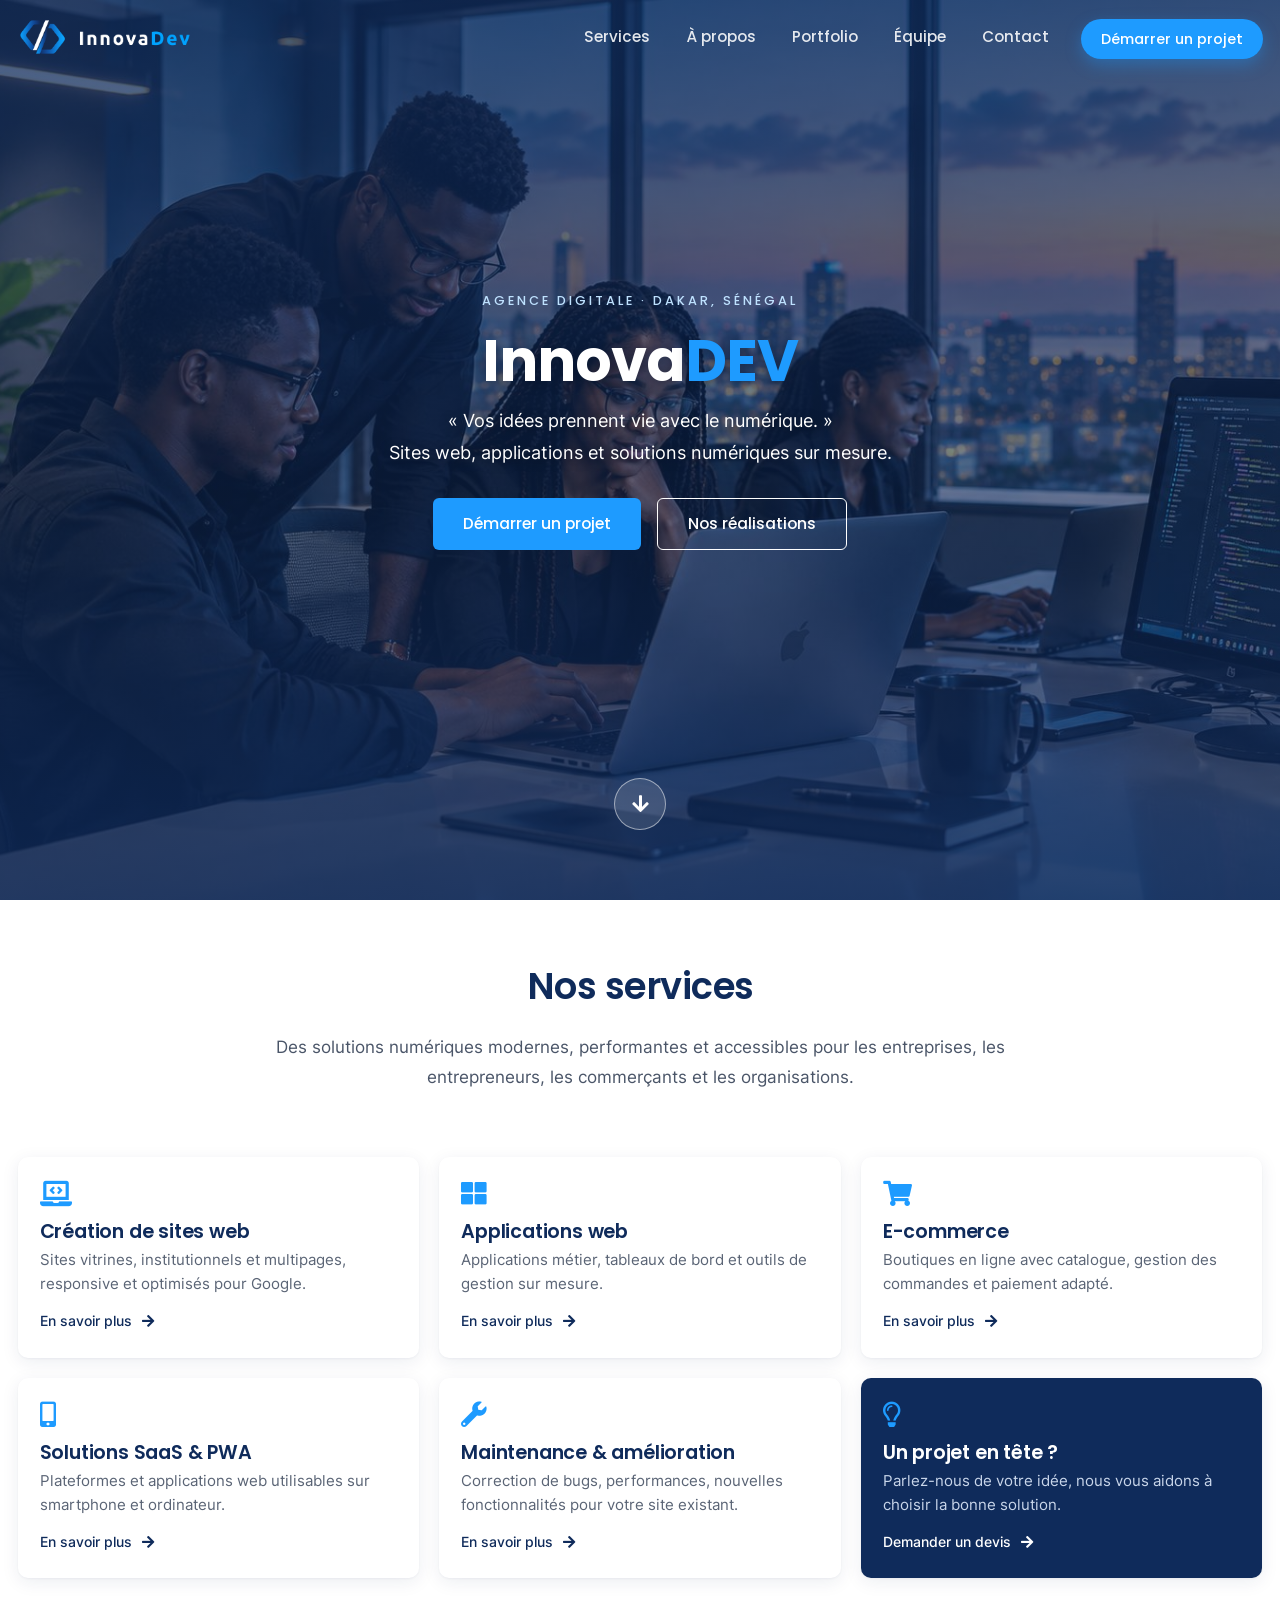
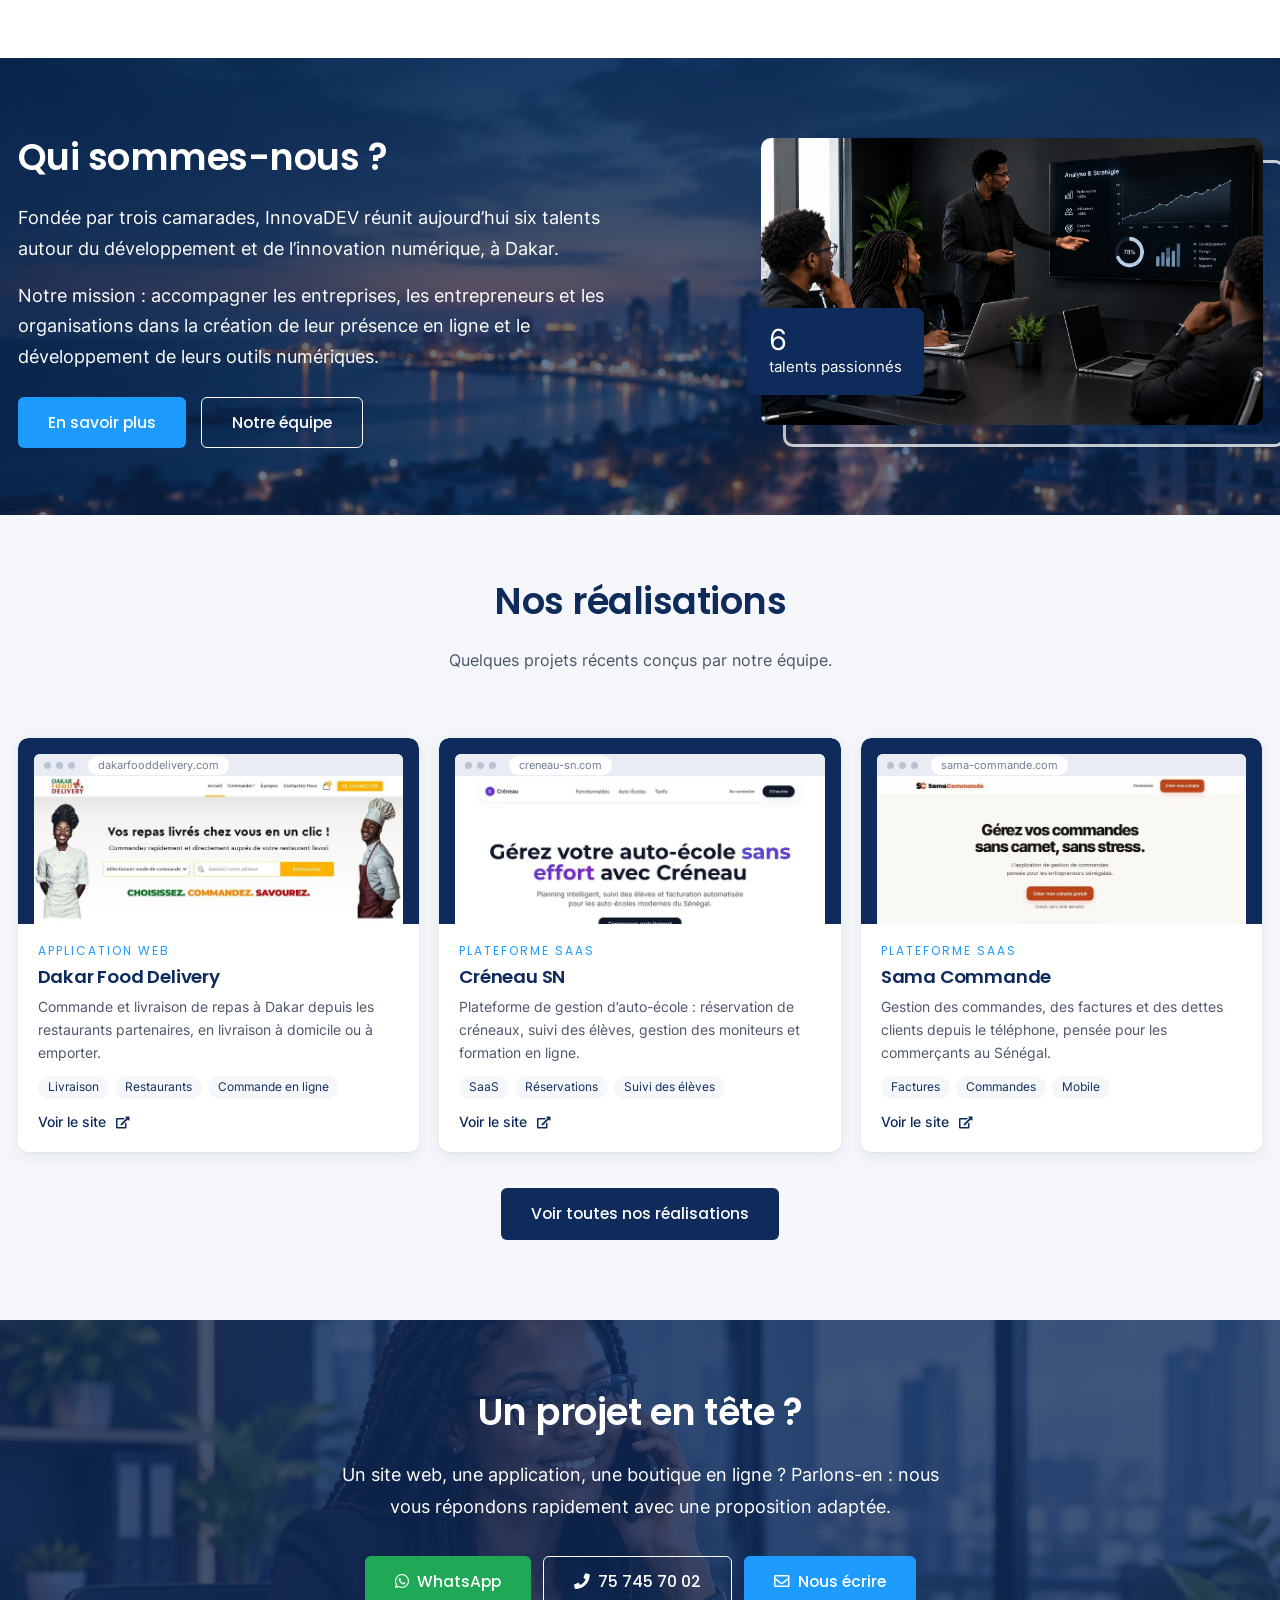
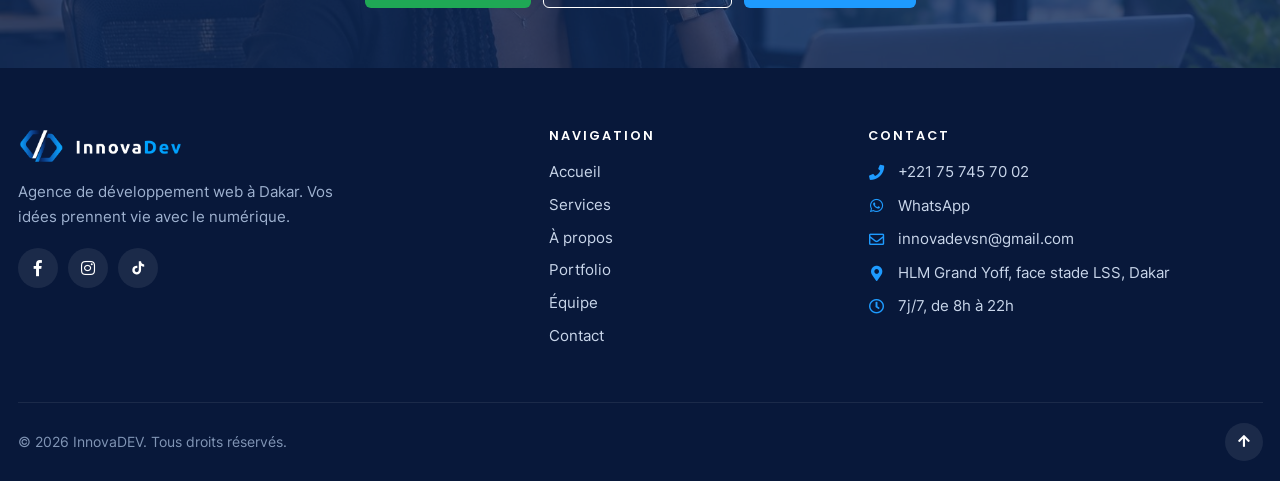
==== index.html @ 8f08244d "firt commit" ====
<!DOCTYPE html>
<html lang="fr">
  <head>
    <meta charset="UTF-8" />
    <meta name="viewport" content="width=device-width, initial-scale=1.0" />
    <title>InnovaDEV — Agence de développement web à Dakar</title>
    <meta name="description" content="InnovaDEV, agence de développement web basée à Dakar (Sénégal) : sites web professionnels, applications web, boutiques en ligne, solutions SaaS et PWA, maintenance." />
    <meta name="theme-color" content="#0F2B5B" />
    <link rel="icon" type="image/png" href="img/favicon.png" />
    <link rel="stylesheet" href="fontawesome-5.5/css/all.min.css" />
    <link rel="stylesheet" href="css/bootstrap.min.css" />
    <link rel="stylesheet" href="css/innovadev.css" />
    <!-- Mise en page basée sur Tooplate 2117 Infinite Loop — https://www.tooplate.com/view/2117-infinite-loop -->
    <script type="application/ld+json">
    {"@context":"https://schema.org","@type":"ProfessionalService","name":"InnovaDEV",
     "description":"Agence de développement web à Dakar : sites web, applications web, e-commerce, SaaS et PWA, maintenance.",
     "telephone":"+221757457002","email":"innovadevsn@gmail.com",
     "address":{"@type":"PostalAddress","streetAddress":"Rue GY-250, HLM Grand Yoff, face stade LSS","addressLocality":"Dakar","addressCountry":"SN"},
     "openingHoursSpecification":{"@type":"OpeningHoursSpecification","dayOfWeek":["Monday","Tuesday","Wednesday","Thursday","Friday","Saturday","Sunday"],"opens":"08:00","closes":"22:00"}}
    </script>
    <script>function tmImgFallback(i){i.className+=' is-broken';}</script>
  </head>
  <body id="top">
    <!-- ===================== ACCUEIL ===================== -->
    <section id="accueil" class="text-white tm-font-big">
      <nav class="navbar navbar-expand-md tm-navbar" id="tmNav">
        <div class="container">
          <a href="index.html" class="navbar-brand" aria-label="InnovaDEV — accueil">
            <img src="img/logo-innovadev-blanc.png" alt="InnovaDEV" class="logo-blanc">
            <img src="img/logo-innovadev.png" alt="InnovaDEV" class="logo-couleur">
          </a>
          <button class="navbar-toggler" type="button" data-toggle="collapse" data-target="#navbarSupportedContent" aria-controls="navbarSupportedContent" aria-expanded="false" aria-label="Ouvrir le menu">
            <i class="fas fa-bars navbar-toggler-icon"></i>
          </button>
          <div class="collapse navbar-collapse" id="navbarSupportedContent">
            <ul class="navbar-nav ml-auto">
              <li class="nav-item"><a class="nav-link tm-nav-link" href="services.html">Services</a></li>
              <li class="nav-item"><a class="nav-link tm-nav-link" href="a-propos.html">À propos</a></li>
              <li class="nav-item"><a class="nav-link tm-nav-link" href="portfolio.html">Portfolio</a></li>
              <li class="nav-item"><a class="nav-link tm-nav-link" href="equipe.html">Équipe</a></li>
              <li class="nav-item"><a class="nav-link tm-nav-link" href="contact.html">Contact</a></li>
              <li class="nav-item tm-nav-item-cta"><a class="tm-nav-cta" href="contact.html">Démarrer un projet</a></li>
            </ul>
          </div>
        </div>
      </nav>

      <div class="text-center tm-hero-text-container">
        <div class="tm-hero-text-container-inner">
          <p class="tm-hero-kicker">Agence digitale · Dakar, Sénégal</p>
          <h1 class="tm-hero-title">Innova<span>DEV</span></h1>
          <p class="tm-hero-subtitle">
            « Vos idées prennent vie avec le numérique. »
            <br>Sites web, applications et solutions numériques sur mesure.
          </p>
          <div class="tm-hero-actions">
            <a href="contact.html" class="tm-btn-primary">Démarrer un projet</a>
            <a href="portfolio.html" class="tm-btn-ghost">Nos réalisations</a>
          </div>
        </div>
      </div>

      <div class="tm-next tm-intro-next">
        <a href="#services" class="text-center tm-down-arrow-link" aria-label="Voir les services">
          <i class="fas fa-2x fa-arrow-down tm-down-arrow"></i>
        </a>
      </div>
    </section>

    <!-- ===================== SERVICES (résumé) ===================== -->
    <section id="services" class="tm-section-pad-top" style="padding-bottom: 60px;">
      <div class="container">
        <div class="row">
          <div class="col-12 text-center mb-5">
            <h2 class="tm-text-primary tm-section-title mb-4">Nos services</h2>
            <p class="mx-auto tm-intro-text" style="max-width: 760px;">Des solutions numériques modernes, performantes et accessibles pour les entreprises, les entrepreneurs, les commerçants et les organisations.</p>
          </div>
        </div>
        <div class="row justify-content-center">
          <div class="col-md-6 col-lg-4">
            <a class="tm-svc-card" href="services.html">
              <i class="ic fas fa-laptop-code fa-2x"></i>
              <h3>Création de sites web</h3>
              <p>Sites vitrines, institutionnels et multipages, responsive et optimisés pour Google.</p>
              <span class="more">En savoir plus <i class="fas fa-arrow-right"></i></span>
            </a>
          </div>
          <div class="col-md-6 col-lg-4">
            <a class="tm-svc-card" href="services.html">
              <i class="ic fas fa-th-large fa-2x"></i>
              <h3>Applications web</h3>
              <p>Applications métier, tableaux de bord et outils de gestion sur mesure.</p>
              <span class="more">En savoir plus <i class="fas fa-arrow-right"></i></span>
            </a>
          </div>
          <div class="col-md-6 col-lg-4">
            <a class="tm-svc-card" href="services.html">
              <i class="ic fas fa-shopping-cart fa-2x"></i>
              <h3>E-commerce</h3>
              <p>Boutiques en ligne avec catalogue, gestion des commandes et paiement adapté.</p>
              <span class="more">En savoir plus <i class="fas fa-arrow-right"></i></span>
            </a>
          </div>
          <div class="col-md-6 col-lg-4">
            <a class="tm-svc-card" href="services.html">
              <i class="ic fas fa-mobile-alt fa-2x"></i>
              <h3>Solutions SaaS &amp; PWA</h3>
              <p>Plateformes et applications web utilisables sur smartphone et ordinateur.</p>
              <span class="more">En savoir plus <i class="fas fa-arrow-right"></i></span>
            </a>
          </div>
          <div class="col-md-6 col-lg-4">
            <a class="tm-svc-card" href="services.html">
              <i class="ic fas fa-wrench fa-2x"></i>
              <h3>Maintenance &amp; amélioration</h3>
              <p>Correction de bugs, performances, nouvelles fonctionnalités pour votre site existant.</p>
              <span class="more">En savoir plus <i class="fas fa-arrow-right"></i></span>
            </a>
          </div>
          <div class="col-md-6 col-lg-4">
            <a class="tm-svc-card" href="contact.html" style="background: var(--bleu); border-color: var(--bleu);">
              <i class="ic far fa-lightbulb fa-2x"></i>
              <h3 style="color:white;">Un projet en tête&nbsp;?</h3>
              <p style="color:#C9D6EA;">Parlez-nous de votre idée, nous vous aidons à choisir la bonne solution.</p>
              <span class="more" style="color:white;">Demander un devis <i class="fas fa-arrow-right"></i></span>
            </a>
          </div>
        </div>
      </div>
    </section>

    <!-- ===================== À PROPOS (résumé) ===================== -->
    <section id="apropos-court">
      <div class="container">
        <div class="row align-items-center">
          <div class="col-lg-6 mb-5 mb-lg-0">
            <h2 class="tm-section-title mb-4">Qui sommes-nous&nbsp;?</h2>
            <p>Fondée par trois camarades, InnovaDEV réunit aujourd’hui six talents autour du développement et de l’innovation numérique, à Dakar.</p>
            <p class="mb-4">Notre mission&nbsp;: accompagner les entreprises, les entrepreneurs et les organisations dans la création de leur présence en ligne et le développement de leurs outils numériques.</p>
            <a href="a-propos.html" class="tm-btn-primary" style="background: var(--accent);">En savoir plus</a>
            <a href="equipe.html" class="tm-btn-ghost">Notre équipe</a>
          </div>
          <div class="col-lg-5 offset-lg-1">
            <div class="tm-about-img">
              <img src="img/reunion-analyse.jpg" alt="L’équipe InnovaDEV en réunion d’analyse et de stratégie">
              <div class="tm-about-badge"><strong>6</strong>talents passionnés</div>
            </div>
          </div>
        </div>
      </div>
      <div class="tm-bg-overlay"></div>
    </section>

    <!-- ===================== RÉALISATIONS (aperçu) ===================== -->
    <section id="realisations" class="tm-section-pad-top">
      <div class="container">
        <div class="row">
          <div class="col-12 text-center mb-5">
            <h2 class="tm-text-primary tm-section-title mb-4">Nos réalisations</h2>
            <p class="mx-auto tm-section-desc">Quelques projets récents conçus par notre équipe.</p>
          </div>
          <div class="col-md-6 col-lg-4 tm-project-col" data-cat="app">
            <article class="tm-project">
              <a class="tm-project-thumb tm-project-shot" href="https://dakarfooddelivery.com/" target="_blank" rel="noopener" aria-label="Ouvrir le site Dakar Food Delivery">
                <div class="tm-browser">
                  <div class="tm-browser-bar"><span></span><span></span><span></span><em>dakarfooddelivery.com</em></div>
                  <img src="img/projets/dakar-food-delivery.jpg" alt="Capture d’écran du site Dakar Food Delivery" loading="lazy" onerror="tmImgFallback(this)">
                  <div class="tm-shot-fallback">Dakar Food Delivery</div>
                </div>
              </a>
              <div class="tm-project-body">
                <div class="tm-project-cat">Application web</div>
                <h3>Dakar Food Delivery</h3>
                <p>Commande et livraison de repas à Dakar depuis les restaurants partenaires, en livraison à domicile ou à emporter.</p>
                <div class="tm-techs"><span>Livraison</span><span>Restaurants</span><span>Commande en ligne</span></div>
                <a href="https://dakarfooddelivery.com/" target="_blank" rel="noopener" class="tm-project-link">Voir le site <i class="fas fa-external-link-alt"></i></a>
              </div>
            </article>
          </div>
          <div class="col-md-6 col-lg-4 tm-project-col" data-cat="saas">
            <article class="tm-project">
              <a class="tm-project-thumb tm-project-shot" href="https://creneau-sn.com/" target="_blank" rel="noopener" aria-label="Ouvrir le site Créneau SN">
                <div class="tm-browser">
                  <div class="tm-browser-bar"><span></span><span></span><span></span><em>creneau-sn.com</em></div>
                  <img src="img/projets/creneau-sn.jpg" alt="Capture d’écran du site Créneau SN" loading="lazy" onerror="tmImgFallback(this)">
                  <div class="tm-shot-fallback">Créneau SN</div>
                </div>
              </a>
              <div class="tm-project-body">
                <div class="tm-project-cat">Plateforme SaaS</div>
                <h3>Créneau SN</h3>
                <p>Plateforme de gestion d’auto-école : réservation de créneaux, suivi des élèves, gestion des moniteurs et formation en ligne.</p>
                <div class="tm-techs"><span>SaaS</span><span>Réservations</span><span>Suivi des élèves</span></div>
                <a href="https://creneau-sn.com/" target="_blank" rel="noopener" class="tm-project-link">Voir le site <i class="fas fa-external-link-alt"></i></a>
              </div>
            </article>
          </div>
          <div class="col-md-6 col-lg-4 tm-project-col" data-cat="saas">
            <article class="tm-project">
              <a class="tm-project-thumb tm-project-shot" href="https://sama-commande.com/" target="_blank" rel="noopener" aria-label="Ouvrir le site Sama Commande">
                <div class="tm-browser">
                  <div class="tm-browser-bar"><span></span><span></span><span></span><em>sama-commande.com</em></div>
                  <img src="img/projets/sama-commande.jpg" alt="Capture d’écran du site Sama Commande" loading="lazy" onerror="tmImgFallback(this)">
                  <div class="tm-shot-fallback">Sama Commande</div>
                </div>
              </a>
              <div class="tm-project-body">
                <div class="tm-project-cat">Plateforme SaaS</div>
                <h3>Sama Commande</h3>
                <p>Gestion des commandes, des factures et des dettes clients depuis le téléphone, pensée pour les commerçants au Sénégal.</p>
                <div class="tm-techs"><span>Factures</span><span>Commandes</span><span>Mobile</span></div>
                <a href="https://sama-commande.com/" target="_blank" rel="noopener" class="tm-project-link">Voir le site <i class="fas fa-external-link-alt"></i></a>
              </div>
            </article>
          </div>
          <div class="col-12 text-center mt-3">
            <a href="portfolio.html" class="tm-btn-primary">Voir toutes nos réalisations</a>
          </div>
        </div>
      </div>
    </section>

    <!-- ===================== CTA CONTACT ===================== -->
    <section id="cta">
      <div class="container">
        <h2 class="tm-section-title mb-4">Un projet en tête&nbsp;?</h2>
        <p>Un site web, une application, une boutique en ligne&nbsp;? Parlons-en&nbsp;: nous vous répondons rapidement avec une proposition adaptée.</p>
        <div class="tm-cta-actions">
          <a href="https://wa.me/221757457002" target="_blank" rel="noopener" class="tm-btn-wa"><i class="fab fa-whatsapp mr-2"></i>WhatsApp</a>
          <a href="tel:+221757457002" class="tm-btn-ghost"><i class="fas fa-phone mr-2"></i>75 745 70 02</a>
          <a href="contact.html" class="tm-btn-primary" style="background: var(--accent);"><i class="far fa-envelope mr-2"></i>Nous écrire</a>
        </div>
      </div>
    </section>

    <!-- ===================== PIED DE PAGE ===================== -->
    <footer class="tm-site-footer">
      <div class="container">
        <div class="row">
          <div class="col-lg-4 col-md-6 mb-4">
            <a href="index.html"><img src="img/logo-innovadev-blanc.png" alt="InnovaDEV" class="tm-footer-logo"></a>
            <p class="tm-footer-text">Agence de développement web à Dakar. Vos idées prennent vie avec le numérique.</p>
            <div class="tm-social-links">
              <a href="https://www.facebook.com/share/1DT9iAg8kE/" target="_blank" rel="noopener" data-social="facebook" aria-label="Facebook d’InnovaDEV"><i class="fab fa-facebook-f"></i></a>
              <a href="https://www.instagram.com/innovadev_sn" target="_blank" rel="noopener" data-social="instagram" aria-label="Instagram d’InnovaDEV (@innovadev_sn)"><i class="fab fa-instagram"></i></a>
              <a href="https://www.tiktok.com/@innovadev_sn" target="_blank" rel="noopener" data-social="tiktok" aria-label="TikTok d’InnovaDEV (@innovadev_sn)"><svg viewBox="0 0 24 24" width="16" height="16" aria-hidden="true" fill="currentColor"><path d="M16.6 2h-3.4v13.1a3.1 3.1 0 1 1-3.1-3.1c.3 0 .6 0 .9.1V8.6a6.6 6.6 0 1 0 5.6 6.5V8.5a8 8 0 0 0 4.7 1.5V6.6a4.7 4.7 0 0 1-4.7-4.6z"/></svg></a>
            </div>
          </div>
          <div class="col-lg-3 col-md-6 mb-4 offset-lg-1">
            <h4 class="tm-footer-title">Navigation</h4>
            <ul class="tm-footer-links">
              <li><a href="index.html">Accueil</a></li>
              <li><a href="services.html">Services</a></li>
              <li><a href="a-propos.html">À propos</a></li>
              <li><a href="portfolio.html">Portfolio</a></li>
              <li><a href="equipe.html">Équipe</a></li>
              <li><a href="contact.html">Contact</a></li>
            </ul>
          </div>
          <div class="col-lg-4 col-md-12 mb-4">
            <h4 class="tm-footer-title">Contact</h4>
            <ul class="tm-footer-contact">
              <li><a href="tel:+221757457002"><i class="fas fa-phone"></i>+221 75 745 70 02</a></li>
              <li><a href="https://wa.me/221757457002" target="_blank" rel="noopener"><i class="fab fa-whatsapp"></i>WhatsApp</a></li>
              <li><a href="mailto:innovadevsn@gmail.com"><i class="far fa-envelope"></i>innovadevsn@gmail.com</a></li>
              <li><a href="https://www.google.com/maps/search/?api=1&query=HLM+Grand+Yoff%2C+Dakar%2C+S%C3%A9n%C3%A9gal" target="_blank" rel="noopener"><i class="fas fa-map-marker-alt"></i>HLM Grand Yoff, face stade LSS, Dakar</a></li>
              <li><span class="tm-footer-hours"><i class="far fa-clock"></i>7j/7, de 8h à 22h</span></li>
            </ul>
          </div>
        </div>
        <div class="tm-footer-bottom">
          <span>&copy; <span id="year">2026</span> InnovaDEV. Tous droits réservés.</span>
          <a href="#top" class="tm-back-top" aria-label="Revenir en haut"><i class="fas fa-arrow-up"></i></a>
        </div>
      </div>
    </footer>

    <script src="js/jquery-1.9.1.min.js"></script>
    <script src="js/easing.min.js"></script>
    <script src="js/bootstrap.min.js"></script>
    <script src="js/pages.js"></script>
  </body>
</html>
---- css/innovadev.css ----
@font-face { font-family: "Inter"; font-style: normal; font-weight: 400; font-display: swap; src: url(../fonts/inter-latin-400-normal.woff2) format("woff2"); }
@font-face { font-family: "Inter"; font-style: normal; font-weight: 500; font-display: swap; src: url(../fonts/inter-latin-500-normal.woff2) format("woff2"); }
@font-face { font-family: "Inter"; font-style: normal; font-weight: 600; font-display: swap; src: url(../fonts/inter-latin-600-normal.woff2) format("woff2"); }
@font-face { font-family: "Poppins"; font-style: normal; font-weight: 300; font-display: swap; src: url(../fonts/poppins-latin-300-normal.woff2) format("woff2"); }
@font-face { font-family: "Poppins"; font-style: normal; font-weight: 400; font-display: swap; src: url(../fonts/poppins-latin-400-normal.woff2) format("woff2"); }
@font-face { font-family: "Poppins"; font-style: normal; font-weight: 500; font-display: swap; src: url(../fonts/poppins-latin-500-normal.woff2) format("woff2"); }
@font-face { font-family: "Poppins"; font-style: normal; font-weight: 600; font-display: swap; src: url(../fonts/poppins-latin-600-normal.woff2) format("woff2"); }
@font-face { font-family: "Poppins"; font-style: normal; font-weight: 700; font-display: swap; src: url(../fonts/poppins-latin-700-normal.woff2) format("woff2"); }
/*
  InnovaDEV — feuille de style
  Basée sur la mise en page "Infinite Loop" (Tooplate 2117)
  Typographie conservée : Raleway
*/


:root {
  --bleu: #0F2B5B;        /* couleur principale */
  --bleu-2: #1A3F7F;      /* survol */
  --accent: #1E9BFF;      /* bleu du logo */
  --blanc: #FFFFFF;
  --fond: #F5F7FA;
  --texte: #202938;
  --texte-doux: #5A6475;
}

body {
  font-family: "Raleway", sans-serif;
  font-size: 1.2em;
  color: var(--texte-doux);
  background: var(--blanc);
  margin: 0;
  padding: 0;
  overflow-x: hidden;
}

a {
  transition: all 0.3s ease;
  color: var(--accent);
}

a:hover,
a:focus {
  text-decoration: none;
  color: var(--bleu);
}

a:focus { outline: none; }

.btn { padding: 8px 32px; }

blockquote {
  font-size: 0.86em;
  line-height: 1.8em;
}

p { line-height: 1.9; }

.tm-section-pad-top {
  padding-top: 80px;
  padding-bottom: 40px;
}

.tm-content-box {
  padding-top: 20px;
  padding-bottom: 40px;
}

.tm-text-primary { color: var(--bleu); }

.tm-font-big { font-size: 1.25rem; }

.tm-btn-primary {
  display: inline-block;
  color: white;
  background-color: var(--bleu);
  padding: 14px 30px;
}

.tm-btn-primary:hover,
.tm-btn-primary:focus {
  color: white;
  background-color: var(--accent);
}

.tm-btn-ghost {
  display: inline-block;
  color: white;
  border: 1px solid white;
  padding: 13px 30px;
  margin-left: 10px;
}

.tm-btn-ghost:hover,
.tm-btn-ghost:focus {
  color: var(--bleu);
  background-color: white;
}

/* ---------- Navbar ---------- */

.tm-navbar {
  position: fixed;
  width: 100%;
  z-index: 1000;
  background-color: transparent;
  transition: all 0.3s ease;
  padding-top: 14px;
  padding-bottom: 14px;
}

.tm-navbar.scroll {
  background-color: white;
  border-bottom: 1px solid #e9ecef;
  padding-top: 8px;
  padding-bottom: 8px;
}

.navbar-brand {
  padding: 0;
  display: flex;
  align-items: center;
}

.navbar-brand img {
  height: 40px;
  width: auto;
  transition: all 0.3s ease;
}

.navbar-brand .logo-couleur { display: none; }
.tm-navbar.scroll .navbar-brand .logo-blanc { display: none; }
.tm-navbar.scroll .navbar-brand .logo-couleur { display: block; height: 36px; }

.nav-item { list-style: none; }

.tm-nav-link { color: white; }

.tm-navbar.scroll .tm-nav-link { color: var(--bleu); }

.tm-navbar.scroll .tm-nav-link:hover,
.tm-navbar.scroll .tm-nav-link.current,
.tm-nav-link:hover,
.tm-nav-link.current {
  color: #FFF;
  background-color: var(--bleu);
}

.navbar-toggler {
  border: 1px solid white;
  padding-left: 10px;
  padding-right: 10px;
}

.navbar-toggler-icon {
  color: white;
  padding-top: 6px;
}

.tm-navbar.scroll .navbar-toggler { border: 1px solid var(--texte-doux); }
.tm-navbar.scroll .navbar-toggler-icon { color: var(--texte-doux); }

/* ---------- Hero ---------- */

#accueil {
  background-color: var(--bleu);
  background-image: url(../img/hero-equipe.jpg);
  background-repeat: no-repeat;
  background-size: cover;
  background-position: center 0px;
  height: 100vh;
  min-height: 520px;
  position: relative;
}

#accueil::before {
  content: "";
  position: absolute;
  inset: 0;
  background: linear-gradient(180deg, rgba(15, 43, 91, 0.78) 0%, rgba(15, 43, 91, 0.55) 55%, rgba(15, 43, 91, 0.85) 100%);
}

.tm-hero-text-container {
  position: relative;
  width: 100%;
  height: 100%;
  display: flex;
  flex-flow: column;
  justify-content: center;
  padding: 0 16px;
}

.tm-hero-text-container-inner { margin-top: -60px; }

.tm-hero-kicker {
  font-size: 0.9rem;
  letter-spacing: 4px;
  text-transform: uppercase;
  font-weight: 500;
  color: #BFE2FF;
  margin-bottom: 14px;
}

.tm-hero-title {
  font-size: 3.5rem;
  text-shadow: 2px 2px 2px #0a1a36;
}

.tm-hero-title span { color: var(--accent); }

.tm-hero-subtitle {
  text-shadow: 2px 2px 2px #0a1a36;
  max-width: 720px;
  margin: 0 auto 30px auto;
}

.tm-hero-actions .tm-btn-primary { background-color: var(--accent); }
.tm-hero-actions .tm-btn-primary:hover { background-color: white; color: var(--bleu); }

.tm-intro-next {
  position: absolute;
  bottom: 70px;
  left: 0;
  right: 0;
}

@media (max-height: 600px) {
  .tm-hero-text-container-inner { margin-top: 20px; }
  .tm-intro-next { bottom: 20px; }
}

.tm-down-arrow-link { display: block; }

.tm-down-arrow {
  color: #FFF;
  cursor: pointer;
  background: var(--bleu);
  padding: 15px 40px;
  transition: all 0.3s ease;
}

.tm-down-arrow:hover,
.tm-down-arrow:focus {
  color: #FFF;
  background: var(--accent);
  padding: 20px 50px;
}

/* ---------- Services ---------- */

.tm-section-title {
  font-size: 2.6rem;
  font-weight: normal;
}

.tm-intro-text { font-size: 1.2rem; }

.tm-icon {
  display: block;
  color: var(--accent);
}

.tm-continue { padding: 20px 0 30px 0; }

.tm-list {
  list-style: none;
  padding: 0;
  margin: 0 0 10px 0;
  font-size: 1.05rem;
}

.tm-list li {
  position: relative;
  padding-left: 22px;
  line-height: 1.9;
}

.tm-list li::before {
  content: "";
  position: absolute;
  left: 0;
  top: 0.8em;
  width: 8px;
  height: 8px;
  background: var(--accent);
}

/* ---------- À propos (parallax) ---------- */

#apropos {
  color: white;
  background-color: var(--bleu);
  background-image: url(../img/dakar-nuit.jpg);
  background-size: cover;
  background-repeat: no-repeat;
  position: relative;
  padding-bottom: 20px;
}

@media (max-width: 991px) {
  #apropos { background-image: url(../img/dakar-nuit.jpg); }
}

.tm-testimonials-content {
  position: relative;
  z-index: 100;
}

.tm-bg-overlay {
  width: 100%;
  height: 100%;
  background: rgba(15, 43, 91, 0.45);
  position: absolute;
  top: 0;
  left: 0;
  z-index: 0;
}

.tm-mv {
  max-width: 1000px;
  margin: 40px auto 0 auto;
}

.tm-mv-item {
  border-left: 3px solid var(--accent);
  padding: 4px 0 4px 24px;
  margin-bottom: 30px;
}

.tm-mv-item h3 {
  font-size: 1.5rem;
  font-weight: 500;
  margin-bottom: 8px;
}

.tm-mv-item p {
  font-size: 1.05rem;
  margin: 0;
}

.tm-values-title {
  font-size: 1.6rem;
  font-weight: normal;
  margin-top: 40px;
}

.tm-testimonials-carousel {
  max-width: 1050px;
  margin: 0 auto;
}

.tm-testimonial-item {
  max-width: 290px;
  margin-left: 35px;
  margin-right: 35px;
  text-align: center;
}

.tm-value-icon {
  width: 120px;
  height: 120px;
  border-radius: 50%;
  border: 2px solid rgba(255, 255, 255, 0.85);
  background: rgba(15, 43, 91, 0.55);
  display: flex !important;
  align-items: center;
  justify-content: center;
  margin: 0 auto 30px auto;
}

.tm-value-icon i { color: white; }

.tm-testimonial-item blockquote { text-align: left; }

.tm-testimonial-item figcaption {
  text-align: right;
  font-style: italic;
  font-size: 1.1rem;
}

/* ---------- Pour qui (galerie) ---------- */

#clients { background: var(--fond); }

.tm-section-desc {
  max-width: 650px;
  width: 100%;
  font-size: 0.9rem;
}

.tm-gallery-container {
  padding-top: 70px;
  padding-bottom: 120px;
}

.tm-gallery-item { margin: 0 15px; }

.slick-dots { bottom: -65px; }

.slick-dots li { margin: 0 13px; }

.slick-dots li button:hover:before,
.slick-dots li button:focus:before,
.slick-dots li.slick-active button:before {
  opacity: 1;
  color: var(--accent);
}

.tm-testimonials-carousel .slick-dots li button:before {
  color: white;
  opacity: 0.5;
}

.tm-testimonials-carousel .slick-dots li button:hover:before,
.tm-testimonials-carousel .slick-dots li button:focus:before,
.tm-testimonials-carousel .slick-dots li.slick-active button:before {
  color: white;
  opacity: 1;
}

.slick-dots li button:before { font-size: 18px; }

/* Effet de survol (Honey) */
.grid figure {
  position: relative;
  float: left;
  overflow: hidden;
  background: var(--bleu);
  text-align: center;
  cursor: pointer;
}

.grid figure img {
  position: relative;
  display: block;
  min-height: 100%;
  max-width: 100%;
  opacity: 0.8;
}

.grid figure figcaption {
  padding: 2em;
  color: #fff;
  text-transform: uppercase;
  font-size: 1.25em;
  -webkit-backface-visibility: hidden;
  backface-visibility: hidden;
}

.grid figure figcaption::before,
.grid figure figcaption::after { pointer-events: none; }

.grid figure figcaption {
  position: absolute;
  top: 0;
  left: 0;
  width: 100%;
  height: 100%;
}

.grid figure h2 {
  word-spacing: -0.15em;
  font-size: 0.9em;
  font-weight: 300;
}

.grid figure h2 span { font-weight: 600; }

.grid figure h2,
.grid figure p { margin: 0; }

figure.effect-honey {
  background: var(--bleu);
  max-width: 220px;
}

figure.effect-honey img {
  opacity: 1;
  transition: opacity 0.35s;
}

figure.effect-honey:hover img { opacity: 0.35; }

figure.effect-honey figcaption::before {
  position: absolute;
  bottom: 0;
  left: 0;
  width: 100%;
  height: 10px;
  background: var(--accent);
  content: "";
  transform: translate3d(0, 10px, 0);
}

figure.effect-honey h2 {
  position: absolute;
  bottom: 0;
  left: 0;
  padding: 1em 1.5em;
  width: 100%;
  text-align: left;
  transform: translate3d(0, -30px, 0);
}

figure.effect-honey h2 i {
  font-style: normal;
  opacity: 0;
  transition: opacity 0.35s, transform 0.35s;
  transform: translate3d(0, -30px, 0);
}

figure.effect-honey figcaption::before,
figure.effect-honey h2 { transition: transform 0.35s; }

figure.effect-honey:hover figcaption::before,
figure.effect-honey:hover h2,
figure.effect-honey:hover h2 i {
  opacity: 1;
  transform: translate3d(0, 0, 0);
}

/* Libellé toujours visible (mobile / sans survol) */
.tm-tile-label {
  position: absolute;
  left: 0;
  right: 0;
  top: 0;
  padding: 14px 16px;
  text-align: left;
  font-size: 0.8rem;
  letter-spacing: 2px;
  text-transform: uppercase;
  color: white;
  background: linear-gradient(180deg, rgba(15, 43, 91, 0.85), rgba(15, 43, 91, 0));
  transition: opacity 0.35s;
}

figure.effect-honey:hover .tm-tile-label { opacity: 0; }

.tm-container-gallery { padding-top: 30px; }

/* ---------- Contact ---------- */

#contact {
  color: white;
  background-color: #08183A;
  background-image: url(../img/dakar-nuit.jpg);
  background-size: cover;
  background-position: center;
  background-repeat: no-repeat;
  min-height: 900px;
  position: relative;
  padding-bottom: 140px;
  padding-top: 100px;
}

#contact::before {
  content: "";
  position: absolute;
  inset: 0;
  background: rgba(8, 24, 58, 0.55);
}

.tm-container-contact { position: relative; z-index: 2; }

.contact-item {
  margin-left: 20px;
  margin-bottom: 45px;
}

.item-link {
  display: flex;
  align-items: center;
}

.item-link i,
.item-link span {
  color: white;
  transition: all 0.3s ease;
}

.item-link i { width: 40px; text-align: center; }

.item-link:hover i,
.item-link:hover span { color: var(--accent); }

.tm-input {
  margin: 0 0 20px 0;
  width: 90%;
  padding: 8px 20px;
  border-radius: 6px;
  border: 1px solid white;
  background: transparent;
  color: white;
}

select.tm-input option { color: var(--texte); }

.tm-btn-submit {
  font-size: 0.9em;
  color: #fff;
  background-color: var(--accent);
  width: 50%;
  margin-bottom: 60px;
}

.tm-btn-submit:hover {
  color: var(--bleu);
  background-color: white;
}

::placeholder { color: white; opacity: 1; }
:-ms-input-placeholder { color: white; }
::-ms-input-placeholder { color: white; }

.tm-footer {
  position: absolute;
  bottom: 35px;
  left: 0;
  right: 0;
  padding: 0 15px;
  z-index: 2;
}

.tm-footer a { color: #fff; }
.tm-footer a:hover { color: #9CF; }

/* ---------- Responsive ---------- */

@media (min-width: 768px) {
  .tm-intro-text-container { padding-left: 0px; }

  .navbar-expand-md .navbar-nav .nav-link {
    padding-right: 24px;
    padding-left: 24px;
  }
}

@media (min-width: 1200px) {
  .container { max-width: 1275px; }
  .tm-container-gallery { max-width: 1290px; }
  .tm-container-contact { max-width: 1063px; }
}

@media (max-width: 991px) {
  .tm-intro-text-container {
    padding-left: 15px;
    padding-top: 30px;
    max-width: 600px;
    margin-left: auto;
    margin-right: auto;
  }

  .tm-icon { text-align: left !important; padding-left: 15px; max-width: 600px; margin: 0 auto; }

  .tm-btn-submit {
    margin-left: 0;
    margin-top: 20px;
  }
}

@media (max-width: 767px) {
  .navbar-nav {
    max-width: 220px;
    margin-left: auto;
    text-align: right;
  }

  .navbar-collapse {
    background-color: rgb(255, 255, 255);
    padding: 10px;
    border-radius: 3px;
    margin-top: 10px;
  }

  .navbar-collapse .nav-link {
    color: var(--texte-doux);
    padding-right: 20px;
  }

  .navbar-brand img { height: 32px; }

  .tm-hero-title { font-size: 2.6rem; }
  .tm-hero-subtitle { font-size: 1.05rem; }
  .tm-btn-ghost { margin-left: 0; margin-top: 12px; }
  .tm-section-title { font-size: 2.1rem; }
  .tm-input, .tm-btn-submit { width: 100%; }
  .contact-item { margin-left: 0; margin-bottom: 30px; }
  .contact-item span { font-size: 1rem; word-break: break-word; }
}

@media (max-width: 480px) {
  .tm-gallery-container {
    max-width: 220px;
    margin-left: auto;
    margin-right: auto;
  }

  .tm-gallery-container-2 { max-width: 350px; }

  .slick-dots li { margin: 0 8px; }

  .tm-gallery-item { margin: 0; }
}

/* =========================================================
   Pages internes : Portfolio & Équipe
   ========================================================= */

.tm-page-hero {
  position: relative;
  height: 62vh;
  min-height: 420px;
  background-color: var(--bleu);
  background-repeat: no-repeat;
  background-size: cover;
  background-position: center 0px;
}

.tm-page-hero::before {
  content: "";
  position: absolute;
  inset: 0;
  background: linear-gradient(180deg, rgba(15, 43, 91, 0.82) 0%, rgba(15, 43, 91, 0.6) 60%, rgba(15, 43, 91, 0.9) 100%);
}

.tm-page-hero .tm-hero-text-container-inner { margin-top: 40px; }

#hero-portfolio { background-image: url(../img/dakar-nuit.jpg); }
#hero-equipe { background-image: url(../img/hero-equipe.jpg); }

.tm-breadcrumb {
  font-size: 0.85rem;
  letter-spacing: 2px;
  text-transform: uppercase;
  color: #BFE2FF;
}
.tm-breadcrumb a { color: white; }
.tm-breadcrumb a:hover { color: var(--accent); }

.tm-maquette-note {
  display: inline-block;
  font-size: 0.8rem;
  letter-spacing: 1px;
  color: var(--bleu);
  background: #E3F1FF;
  border-left: 3px solid var(--accent);
  padding: 8px 16px;
  margin-bottom: 30px;
}

/* ---------- Filtres ---------- */
.tm-filters {
  display: flex;
  flex-wrap: wrap;
  justify-content: center;
  gap: 10px;
  margin: 10px 0 50px 0;
}

.tm-filter {
  font-family: inherit;
  font-size: 0.95rem;
  color: var(--bleu);
  background: transparent;
  border: 1px solid var(--bleu);
  padding: 8px 22px;
  cursor: pointer;
  transition: all 0.3s ease;
}

.tm-filter:hover,
.tm-filter.active {
  color: white;
  background: var(--bleu);
}

.tm-filter:focus { outline: 2px solid var(--accent); outline-offset: 2px; }

/* ---------- Cartes projet ---------- */
.tm-project {
  background: white;
  margin-bottom: 30px;
  border: 1px solid #E4E8EF;
  transition: transform 0.35s ease, box-shadow 0.35s ease;
  height: calc(100% - 30px);
  display: flex;
  flex-direction: column;
}

.tm-project:hover {
  transform: translateY(-6px);
  box-shadow: 0 18px 40px rgba(15, 43, 91, 0.14);
}

.tm-project-thumb {
  position: relative;
  background: var(--bleu);
  padding: 22px 22px 0 22px;
  overflow: hidden;
}

.tm-project-thumb.v2 { background: #14366F; }
.tm-project-thumb.v3 { background: #0B2149; }

/* Mini-navigateur (maquette) */
.tm-browser {
  background: white;
  border-radius: 6px 6px 0 0;
  height: 190px;
  overflow: hidden;
  transition: transform 0.35s ease;
}
.tm-project:hover .tm-browser { transform: translateY(-6px); }

.tm-browser-bar {
  height: 22px;
  background: #E9EDF3;
  display: flex;
  align-items: center;
  padding-left: 10px;
  gap: 5px;
}
.tm-browser-bar span { width: 7px; height: 7px; border-radius: 50%; background: #B8C2D3; }

.tm-browser-body { padding: 12px; }
.wf { background: #E3E9F2; margin-bottom: 8px; }
.wf.nav { height: 8px; width: 100%; }
.wf.hero { height: 56px; background: linear-gradient(90deg, var(--bleu), var(--accent)); }
.wf.hero.alt { background: linear-gradient(90deg, #1A3F7F, #6CC0FF); }
.wf.line { height: 7px; }
.wf.w60 { width: 60%; } .wf.w40 { width: 40%; } .wf.w80 { width: 80%; }
.wf-row { display: flex; gap: 8px; }
.wf-row .wf { flex: 1; height: 44px; }
.wf.acc { background: #CDE8FF; }
.wf-dash { display: flex; gap: 8px; }
.wf-side { width: 26%; height: 140px; background: var(--bleu); }
.wf-main { flex: 1; }
.wf-bars { display: flex; align-items: flex-end; gap: 6px; height: 60px; margin-bottom: 8px; }
.wf-bars i { flex: 1; background: var(--accent); display: block; }
.wf-phone { width: 86px; height: 150px; margin: 4px auto 0; border: 6px solid var(--bleu); border-bottom: 0; border-radius: 14px 14px 0 0; padding: 8px 6px; }

.tm-project-tag {
  position: absolute;
  top: 12px;
  right: 12px;
  font-size: 0.7rem;
  letter-spacing: 2px;
  text-transform: uppercase;
  color: white;
  background: var(--accent);
  padding: 4px 10px;
}

.tm-project-body {
  padding: 24px 26px 26px 26px;
  display: flex;
  flex-direction: column;
  flex: 1;
}

.tm-project-cat {
  font-size: 0.75rem;
  letter-spacing: 2px;
  text-transform: uppercase;
  color: var(--accent);
  margin-bottom: 6px;
}

.tm-project h3 {
  font-size: 1.35rem;
  color: var(--bleu);
  font-weight: 500;
  margin-bottom: 10px;
}

.tm-project p {
  font-size: 0.95rem;
  line-height: 1.7;
  margin-bottom: 16px;
}

.tm-techs {
  display: flex;
  flex-wrap: wrap;
  gap: 6px;
  margin-bottom: 18px;
}

.tm-techs span {
  font-size: 0.75rem;
  color: var(--bleu);
  background: var(--fond);
  border: 1px solid #E4E8EF;
  padding: 3px 10px;
}

.tm-project-link {
  margin-top: auto;
  font-size: 0.95rem;
  color: var(--bleu);
  font-weight: 500;
}
.tm-project-link i { transition: transform 0.3s ease; margin-left: 6px; }
.tm-project-link:hover i { transform: translateX(5px); }

.tm-project-col.is-hidden { display: none; }

/* ---------- Bande parallax (CTA / processus) ---------- */
.tm-band {
  color: white;
  background-color: var(--bleu);
  background-image: url(../img/dakar-nuit.jpg);
  background-size: cover;
  background-position: center;
  position: relative;
  padding: 90px 0 70px 0;
}

.tm-band.equipe-bg { background-image: url(../img/hero-equipe.jpg); }

.tm-band .tm-bg-overlay { background: rgba(15, 43, 91, 0.72); }
.tm-band .container { position: relative; z-index: 2; }

.tm-step {
  text-align: center;
  padding: 0 10px 30px 10px;
}

.tm-step-num {
  width: 90px;
  height: 90px;
  border-radius: 50%;
  border: 2px solid rgba(255, 255, 255, 0.85);
  display: flex;
  align-items: center;
  justify-content: center;
  margin: 0 auto 22px auto;
  font-size: 1.8rem;
  font-weight: 300;
}

.tm-step h3 { font-size: 1.3rem; font-weight: 500; }
.tm-step p { font-size: 0.95rem; margin: 0; }

/* ---------- Équipe ---------- */
.tm-member {
  text-align: center;
  background: white;
  border: 1px solid #E4E8EF;
  padding: 40px 30px 34px 30px;
  margin-bottom: 30px;
  height: calc(100% - 30px);
  transition: transform 0.35s ease, box-shadow 0.35s ease;
  position: relative;
}

.tm-member::before {
  content: "";
  position: absolute;
  top: 0; left: 0; right: 0;
  height: 4px;
  background: var(--accent);
  transform: scaleX(0);
  transition: transform 0.35s ease;
}

.tm-member:hover { transform: translateY(-6px); box-shadow: 0 18px 40px rgba(15, 43, 91, 0.14); }
.tm-member:hover::before { transform: scaleX(1); }

.tm-avatar {
  width: 150px;
  height: 150px;
  border-radius: 50%;
  margin: 0 auto 26px auto;
  background: linear-gradient(135deg, var(--bleu), var(--accent));
  color: white;
  display: flex;
  align-items: center;
  justify-content: center;
  font-size: 2.6rem;
  font-weight: 300;
  letter-spacing: 2px;
  position: relative;
  border: 6px solid var(--fond);
  box-shadow: 0 0 0 1px #E4E8EF;
}

.tm-avatar small {
  position: absolute;
  bottom: -6px;
  right: 4px;
  width: 42px;
  height: 42px;
  border-radius: 50%;
  background: white;
  color: var(--bleu);
  display: flex;
  align-items: center;
  justify-content: center;
  font-size: 1rem;
  border: 1px solid #E4E8EF;
}

.tm-member h3 { font-size: 1.5rem; color: var(--bleu); font-weight: 500; margin-bottom: 4px; }

.tm-member-role {
  font-size: 0.8rem;
  letter-spacing: 2px;
  text-transform: uppercase;
  color: var(--accent);
  margin-bottom: 18px;
}

.tm-member p { font-size: 0.95rem; line-height: 1.75; }

.tm-skills {
  display: flex;
  flex-wrap: wrap;
  justify-content: center;
  gap: 6px;
  margin: 6px 0 22px 0;
}
.tm-skills span {
  font-size: 0.75rem;
  color: var(--bleu);
  background: var(--fond);
  border: 1px solid #E4E8EF;
  padding: 3px 10px;
}

.tm-socials { display: flex; justify-content: center; gap: 10px; }
.tm-socials a {
  width: 40px;
  height: 40px;
  display: flex;
  align-items: center;
  justify-content: center;
  color: var(--bleu);
  border: 1px solid #D5DCE6;
  font-size: 1rem;
}
.tm-socials a:hover { color: white; background: var(--bleu); border-color: var(--bleu); }

.tm-fill { color: #9AA6B8; font-style: italic; }

/* ---------- Bande contact courte ---------- */
.tm-contact-strip {
  color: white;
  background: #08183A;
  padding: 60px 0 30px 0;
}
.tm-contact-strip .contact-item { margin: 0 0 30px 0; }
.tm-contact-strip .item-link span { font-size: 1rem; }
.tm-contact-strip .tm-footer { position: static; margin-top: 30px; opacity: 0.85; }

@media (max-width: 767px) {
  .tm-page-hero { height: auto; min-height: 380px; padding: 120px 0 60px 0; }
  .tm-page-hero .tm-hero-text-container-inner { margin-top: 0; }
  .tm-filter { padding: 7px 14px; font-size: 0.85rem; }
}

/* Lien actif bien visible sur le héro sombre */
.tm-navbar:not(.scroll) .tm-nav-link.current { background-color: var(--accent); }

/* Correctifs de finition */
.tm-navbar { top: 0; left: 0; }
.navbar-collapse .tm-nav-link.current,
.navbar-collapse .tm-nav-link:hover { color: #FFF; }
a[href="#"] { cursor: default; }
.tm-project-link[href="#"]::after { content: " (bientôt)"; font-size: 0.8rem; color: #9AA6B8; font-weight: 400; }
@media (max-width: 480px) {
  .tm-hero-kicker { letter-spacing: 2px; font-size: 0.75rem; }
}

/* =========================================================
   Pages Services, À propos, Contact
   ========================================================= */

#hero-services { background-image: url(../img/hero-equipe.jpg); }
#hero-apropos  { background-image: url(../img/hero-equipe.jpg); background-position: center 30%; }
#hero-contact  { background-image: url(../img/dakar-nuit.jpg); }

.tm-bg-light { background: var(--fond); }

@media (min-width: 768px) and (max-width: 1199px) {
  .navbar-expand-md .navbar-nav .nav-link { padding-left: 12px; padding-right: 12px; font-size: 1rem; }
  .navbar-brand img { height: 32px; }
}

/* Raccourcis */
.tm-chips { display: flex; flex-wrap: wrap; justify-content: center; gap: 10px; margin: 10px 0 20px 0; }
.tm-chip {
  display: inline-flex; align-items: center; gap: 8px;
  font-size: 0.95rem; color: var(--bleu);
  border: 1px solid #D5DCE6; background: white; padding: 8px 18px;
}
.tm-chip i { color: var(--accent); }
.tm-chip:hover { color: white; background: var(--bleu); border-color: var(--bleu); }
.tm-chip:hover i { color: white; }

/* Bloc service détaillé */
.tm-service { padding: 80px 0; border-top: 1px solid #E4E8EF; }
.tm-service-num {
  font-size: 4.5rem; font-weight: 100; line-height: 1;
  color: var(--accent); margin-bottom: 10px;
}
.tm-service h2 { font-size: 2.2rem; color: var(--bleu); font-weight: normal; margin-bottom: 18px; }
.tm-service .lead-text { font-size: 1.15rem; margin-bottom: 26px; }
.tm-service .tm-icon { margin-bottom: 18px; }

.tm-box {
  background: white;
  border: 1px solid #E4E8EF;
  padding: 30px 32px;
  margin-bottom: 24px;
}
.tm-bg-light .tm-box { background: white; }
.tm-service:not(.tm-bg-light) .tm-box { background: var(--fond); }
.tm-box h3 {
  font-size: 0.8rem; letter-spacing: 2px; text-transform: uppercase;
  color: var(--accent); margin-bottom: 16px; font-weight: 600;
}
.tm-box p { font-size: 1rem; margin: 0; }

.tm-check { list-style: none; padding: 0; margin: 0; }
.tm-check li { position: relative; padding-left: 30px; line-height: 1.8; font-size: 1.02rem; margin-bottom: 6px; color: var(--texte); }
.tm-check li::before {
  content: "\f00c"; font-family: "Font Awesome 5 Free"; font-weight: 900;
  position: absolute; left: 0; top: 1px; color: var(--accent); font-size: 0.9rem;
}
.tm-band .tm-check li { color: white; }

/* FAQ */
.tm-faq { max-width: 860px; margin: 0 auto; }
.tm-faq details {
  background: white; border: 1px solid #E4E8EF; margin-bottom: 12px;
  transition: box-shadow 0.3s ease;
}
.tm-faq details[open] { box-shadow: 0 12px 30px rgba(15, 43, 91, 0.10); }
.tm-faq summary {
  cursor: pointer; list-style: none; padding: 20px 60px 20px 26px;
  font-size: 1.1rem; color: var(--bleu); position: relative; font-weight: 500;
}
.tm-faq summary::-webkit-details-marker { display: none; }
.tm-faq summary::after {
  content: "+"; position: absolute; right: 24px; top: 50%; transform: translateY(-50%);
  width: 30px; height: 30px; display: flex; align-items: center; justify-content: center;
  background: var(--bleu); color: white; font-size: 1.2rem; transition: background 0.3s ease;
}
.tm-faq details[open] summary::after { content: "–"; background: var(--accent); }
.tm-faq details p { padding: 0 26px 22px 26px; margin: 0; font-size: 1rem; }

/* À propos */
.tm-about-img { position: relative; margin: 10px 0 30px 0; }
.tm-about-img img { width: 100%; display: block; position: relative; z-index: 2; }
.tm-about-img::before {
  content: ""; position: absolute; z-index: 1;
  top: 22px; left: 22px; right: -22px; bottom: -22px;
  border: 3px solid var(--accent);
}
.tm-about-badge {
  position: absolute; z-index: 3; left: -14px; bottom: 30px;
  background: var(--bleu); color: white; padding: 16px 22px; font-size: 0.95rem;
}
.tm-about-badge strong { display: block; font-size: 1.8rem; font-weight: 300; line-height: 1.1; }

.tm-mv-card {
  background: white; border: 1px solid #E4E8EF; padding: 40px 36px; height: calc(100% - 30px);
  margin-bottom: 30px; position: relative; overflow: hidden;
}
.tm-mv-card::after {
  content: ""; position: absolute; right: -40px; top: -40px; width: 140px; height: 140px;
  border-radius: 50%; background: var(--fond);
}
.tm-mv-card i { color: var(--accent); position: relative; z-index: 2; }
.tm-mv-card h3 { font-size: 1.8rem; color: var(--bleu); font-weight: normal; margin: 18px 0 12px 0; }
.tm-mv-card p { font-size: 1.08rem; margin: 0; }

.tm-value {
  text-align: center; padding: 34px 24px; margin-bottom: 30px;
  border: 1px solid #E4E8EF; background: white; height: calc(100% - 30px);
  transition: transform 0.35s ease, box-shadow 0.35s ease;
}
.tm-value:hover { transform: translateY(-6px); box-shadow: 0 18px 40px rgba(15, 43, 91, 0.12); }
.tm-value .ic {
  width: 76px; height: 76px; border-radius: 50%; margin: 0 auto 18px auto;
  background: var(--fond); color: var(--bleu);
  display: flex; align-items: center; justify-content: center; font-size: 1.8rem;
  transition: all 0.35s ease;
}
.tm-value:hover .ic { background: var(--bleu); color: white; }
.tm-value h3 { font-size: 1.3rem; color: var(--bleu); font-weight: 500; }
.tm-value p { font-size: 0.95rem; margin: 0; }

.tm-why { display: flex; gap: 20px; margin-bottom: 36px; }
.tm-why i { color: var(--accent); width: 44px; flex-shrink: 0; text-align: center; padding-top: 4px; }
.tm-why h3 { font-size: 1.3rem; font-weight: 500; margin-bottom: 6px; }
.tm-why p { font-size: 1rem; margin: 0; }

.tm-target {
  display: flex; align-items: center; gap: 16px; background: white;
  border: 1px solid #E4E8EF; padding: 20px 22px; margin-bottom: 20px;
  font-size: 1.05rem; color: var(--bleu);
}
.tm-target i { color: var(--accent); width: 34px; text-align: center; font-size: 1.4rem; }

/* Contact */
.tm-contact-card {
  display: block; text-align: center; background: white; border: 1px solid #E4E8EF;
  padding: 36px 20px; margin-bottom: 30px; height: calc(100% - 30px);
  transition: transform 0.35s ease, box-shadow 0.35s ease;
}
.tm-contact-card:hover { transform: translateY(-6px); box-shadow: 0 18px 40px rgba(15, 43, 91, 0.12); }
.tm-contact-card .ic {
  width: 70px; height: 70px; border-radius: 50%; margin: 0 auto 18px auto;
  background: var(--bleu); color: white; display: flex; align-items: center; justify-content: center;
  font-size: 1.6rem; transition: background 0.3s ease;
}
.tm-contact-card:hover .ic { background: var(--accent); }
.tm-contact-card h3 { font-size: 0.8rem; letter-spacing: 2px; text-transform: uppercase; color: var(--accent); margin-bottom: 8px; font-weight: 600; }
.tm-contact-card span { color: var(--bleu); font-size: 1.05rem; word-break: break-word; }

.tm-form-light label { font-size: 0.85rem; color: var(--bleu); font-weight: 600; margin-bottom: 6px; display: block; }
.tm-input-light {
  width: 100%; margin: 0 0 20px 0; padding: 11px 16px; font-family: inherit; font-size: 1rem;
  border: 1px solid #D5DCE6; background: white; color: var(--texte); border-radius: 0;
  transition: border-color 0.3s ease, box-shadow 0.3s ease;
}
.tm-input-light::placeholder { color: #9AA6B8; }
.tm-input-light:focus { outline: none; border-color: var(--accent); box-shadow: 0 0 0 3px rgba(30, 155, 255, 0.15); }
.tm-radios { display: flex; flex-wrap: wrap; gap: 10px; margin-bottom: 24px; }
.tm-radios label { margin: 0; }
.tm-radios input { position: absolute; opacity: 0; }
.tm-radios span {
  display: inline-flex; align-items: center; gap: 8px; cursor: pointer;
  border: 1px solid #D5DCE6; padding: 8px 16px; font-size: 0.95rem; color: var(--bleu); font-weight: 400;
}
.tm-radios input:checked + span { background: var(--bleu); color: white; border-color: var(--bleu); }
.tm-radios input:focus-visible + span { outline: 2px solid var(--accent); outline-offset: 2px; }
.tm-form-actions { display: flex; flex-wrap: wrap; gap: 12px; }
.tm-form-actions button { border: 0; cursor: pointer; font-family: inherit; font-size: 1rem; }
.tm-btn-wa { display: inline-block; color: white; background: #1FA855; padding: 14px 30px; }
.tm-btn-wa:hover { background: #178a45; color: white; }

.tm-side {
  background: var(--bleu); color: white; padding: 36px 32px; margin-bottom: 24px;
}
.tm-side h3 { font-size: 1.4rem; font-weight: 500; margin-bottom: 18px; }
.tm-side p { font-size: 0.98rem; }
.tm-side .row-i { display: flex; gap: 14px; margin-bottom: 14px; font-size: 0.98rem; }
.tm-side .row-i i { color: var(--accent); width: 20px; padding-top: 6px; text-align: center; }
.tm-map { border: 1px solid #E4E8EF; background: var(--fond); height: 260px; }
.tm-map iframe { width: 100%; height: 100%; border: 0; display: block; filter: saturate(0.8); }

@media (max-width: 767px) {
  .tm-service { padding: 56px 0; }
  .tm-service h2 { font-size: 1.8rem; }
  .tm-service-num { font-size: 3.2rem; }
  .tm-about-img::before { right: -10px; bottom: -10px; top: 10px; left: 10px; }
  .tm-about-badge { left: 0; }
  .tm-mv-card { padding: 30px 24px; }
}
@media (max-width: 575px) {
  .tm-contact-card { padding: 24px 10px; }
  .tm-contact-card .ic { width: 54px; height: 54px; font-size: 1.3rem; margin-bottom: 12px; }
  .tm-contact-card h3 { font-size: 0.7rem; letter-spacing: 1px; }
  .tm-contact-card span { font-size: 0.85rem; }
}

/* =========================================================
   Accueil version courte
   ========================================================= */
.tm-svc-card {
  display: block; background: white; border: 1px solid #E4E8EF;
  padding: 34px 30px; margin-bottom: 30px; height: calc(100% - 30px);
  position: relative; transition: transform 0.35s ease, box-shadow 0.35s ease;
}
.tm-svc-card::before {
  content: ""; position: absolute; left: 0; top: 0; bottom: 0; width: 4px;
  background: var(--accent); transform: scaleY(0); transform-origin: top; transition: transform 0.35s ease;
}
.tm-svc-card:hover { transform: translateY(-6px); box-shadow: 0 18px 40px rgba(15, 43, 91, 0.12); }
.tm-svc-card:hover::before { transform: scaleY(1); }
.tm-svc-card i.ic { color: var(--accent); margin-bottom: 20px; display: block; }
.tm-svc-card h3 { font-size: 1.4rem; color: var(--bleu); font-weight: 500; margin-bottom: 10px; }
.tm-svc-card p { font-size: 1rem; color: var(--texte-doux); margin-bottom: 16px; line-height: 1.75; }
.tm-svc-card .more { font-size: 0.95rem; color: var(--bleu); font-weight: 500; }
.tm-svc-card .more i { margin-left: 6px; transition: transform 0.3s ease; }
.tm-svc-card:hover .more i { transform: translateX(5px); }

#apropos-court {
  color: white; background-color: var(--bleu);
  background-image: url(../img/dakar-nuit.jpg); background-size: cover; background-position: center;
  position: relative; padding: 100px 0 90px 0;
}
#apropos-court .tm-bg-overlay { background: rgba(15, 43, 91, 0.6); }
#apropos-court .container { position: relative; z-index: 2; }
#apropos-court .tm-about-img::before { border-color: rgba(255,255,255,0.8); }
#apropos-court p { font-size: 1.1rem; }

#realisations { background: var(--fond); padding-bottom: 80px; }

#cta {
  color: white; text-align: center; background-color: var(--bleu);
  background-image: url(../img/hero-equipe.jpg); background-size: cover; background-position: center;
  position: relative; padding: 100px 0;
}
#cta::before { content: ""; position: absolute; inset: 0; background: rgba(15, 43, 91, 0.82); }
#cta .container { position: relative; z-index: 2; }
#cta p { max-width: 640px; margin: 0 auto 34px auto; font-size: 1.15rem; }
.tm-cta-actions { display: flex; flex-wrap: wrap; justify-content: center; gap: 12px; }
.tm-cta-actions a { margin: 0; }

/* =========================================================
   FINITION : ombres sur les grilles + blocs plus compacts
   ========================================================= */
:root {
  --ombre: 0 4px 18px rgba(15, 43, 91, 0.08), 0 1px 3px rgba(15, 43, 91, 0.05);
  --ombre-hover: 0 14px 34px rgba(15, 43, 91, 0.16), 0 3px 8px rgba(15, 43, 91, 0.06);
  --rayon: 10px;
}

/* Cartes : plus de bordure, une ombre douce */
.tm-svc-card, .tm-project, .tm-member, .tm-value, .tm-contact-card,
.tm-mv-card, .tm-box, .tm-target, .tm-faq details, .tm-side, .tm-map {
  border: 0 !important;
  border-radius: var(--rayon);
  box-shadow: var(--ombre);
  overflow: hidden;
}
.tm-svc-card:hover, .tm-project:hover, .tm-member:hover, .tm-value:hover,
.tm-contact-card:hover, .tm-target:hover, .tm-faq details[open] {
  box-shadow: var(--ombre-hover);
}
.tm-target { transition: transform 0.3s ease, box-shadow 0.3s ease; }
.tm-target:hover { transform: translateY(-3px); }
.tm-project-thumb { border-radius: var(--rayon) var(--rayon) 0 0; }

/* Blocs plus compacts */
.tm-svc-card { padding: 24px 22px; }
.tm-svc-card i.ic { margin-bottom: 14px; font-size: 1.6rem; }
.tm-svc-card h3 { font-size: 1.2rem; margin-bottom: 6px; }
.tm-svc-card p { font-size: 0.92rem; line-height: 1.6; margin-bottom: 12px; }
.tm-svc-card .more { font-size: 0.88rem; }

.tm-project-thumb { padding: 16px 16px 0 16px; }
.tm-browser { height: 150px; }
.tm-project-body { padding: 18px 20px 20px 20px; }
.tm-project h3 { font-size: 1.15rem; margin-bottom: 6px; }
.tm-project p { font-size: 0.9rem; line-height: 1.6; margin-bottom: 12px; }
.tm-techs { margin-bottom: 12px; }
.tm-techs span, .tm-skills span { border: 0; border-radius: 20px; padding: 3px 10px; font-size: 0.72rem; }
.tm-project-link { font-size: 0.88rem; }

.tm-member { padding: 28px 22px 24px 22px; }
.tm-avatar { width: 110px; height: 110px; font-size: 2rem; margin-bottom: 18px; border-width: 4px; }
.tm-avatar small { width: 34px; height: 34px; font-size: 0.85rem; }
.tm-member h3 { font-size: 1.25rem; }
.tm-member-role { font-size: 0.72rem; margin-bottom: 12px; }
.tm-member p { font-size: 0.9rem; line-height: 1.6; }
.tm-skills { margin: 4px 0 16px 0; }
.tm-socials a { width: 34px; height: 34px; font-size: 0.9rem; border: 0; border-radius: 50%; background: var(--fond); }

.tm-value { padding: 24px 18px; }
.tm-value .ic { width: 58px; height: 58px; font-size: 1.35rem; margin-bottom: 12px; }
.tm-value h3 { font-size: 1.1rem; margin-bottom: 6px; }
.tm-value p { font-size: 0.88rem; line-height: 1.6; }

.tm-mv-card { padding: 28px 26px; }
.tm-mv-card i { font-size: 2rem; }
.tm-mv-card h3 { font-size: 1.4rem; margin: 12px 0 8px 0; }
.tm-mv-card p { font-size: 0.95rem; line-height: 1.7; }
.tm-mv-card::after { width: 110px; height: 110px; right: -30px; top: -30px; }

.tm-contact-card { padding: 24px 14px; }
.tm-contact-card .ic { width: 52px; height: 52px; font-size: 1.25rem; margin-bottom: 12px; }
.tm-contact-card span { font-size: 0.95rem; }

.tm-box { padding: 20px 22px; margin-bottom: 16px; }
.tm-box h3 { margin-bottom: 10px; font-size: 0.72rem; }
.tm-box p, .tm-box .tm-check li { font-size: 0.92rem; }
.tm-check li { line-height: 1.65; margin-bottom: 4px; font-size: 0.95rem; }

.tm-target { padding: 14px 18px; font-size: 0.95rem; margin-bottom: 16px; }
.tm-target i { font-size: 1.15rem; width: 26px; }

.tm-faq details { margin-bottom: 10px; }
.tm-faq summary { padding: 15px 56px 15px 22px; font-size: 1rem; }
.tm-faq summary::after { width: 26px; height: 26px; border-radius: 50%; font-size: 1rem; }
.tm-faq details p { padding: 0 22px 16px 22px; font-size: 0.93rem; }

.tm-side { padding: 26px 24px; }
.tm-side h3 { font-size: 1.2rem; }
.tm-map { height: 220px; }

/* Grilles un peu plus serrées */
.row.tm-grid-tight, #services .row, #realisations .row, #projets .row, #membres .row { margin-left: -10px; margin-right: -10px; }
#services .row > [class*="col-"], #realisations .row > [class*="col-"], #projets .row > [class*="col-"], #membres .row > [class*="col-"] { padding-left: 10px; padding-right: 10px; }
.tm-svc-card, .tm-project, .tm-member, .tm-value, .tm-contact-card, .tm-mv-card { margin-bottom: 20px; height: calc(100% - 20px); }

/* Sections moins hautes */
.tm-section-pad-top { padding-top: 64px; padding-bottom: 32px; }
.tm-service { padding: 54px 0; }
.tm-service-num { font-size: 3.2rem; margin-bottom: 4px; }
.tm-service h2 { font-size: 1.8rem; margin-bottom: 12px; }
.tm-service .lead-text { font-size: 1.02rem; margin-bottom: 18px; }
.tm-band, #apropos-court, #cta { padding-top: 70px; padding-bottom: 60px; }
.tm-step-num { width: 70px; height: 70px; font-size: 1.4rem; margin-bottom: 14px; }
.tm-step h3 { font-size: 1.15rem; }
.tm-step p { font-size: 0.9rem; }
.tm-why { margin-bottom: 24px; }

/* Petits éléments arrondis assortis */
.tm-filter, .tm-chip, .tm-radios span { border-radius: 30px; }
.tm-input-light { border-radius: 8px; }
.tm-maquette-note { border-radius: 6px; }
.tm-btn-primary, .tm-btn-ghost, .tm-btn-wa { border-radius: 6px; }
.tm-about-img img { border-radius: var(--rayon); box-shadow: var(--ombre-hover); }
.tm-about-img::before { border-radius: var(--rayon); }
.tm-about-badge { border-radius: 8px; box-shadow: var(--ombre-hover); }

@media (max-width: 767px) {
  .tm-section-pad-top { padding-top: 52px; }
  .tm-service { padding: 44px 0; }
  .tm-band, #apropos-court, #cta { padding-top: 56px; padding-bottom: 48px; }
}


/* =========================================================
   TYPOGRAPHIE : Poppins (titres) + Inter (textes)
   ========================================================= */
body { font-family: "Inter", system-ui, -apple-system, "Segoe UI", sans-serif; font-size: 1.05rem; color: #4A5568; -webkit-font-smoothing: antialiased; }
p { line-height: 1.75; }
h1, h2, h3, h4, .tm-section-title, .tm-hero-title, .tm-service-num, .tm-step-num, .tm-avatar,
.tm-btn-primary, .tm-btn-ghost, .tm-btn-wa, .tm-filter, .tm-chip, .tm-hero-kicker, .tm-breadcrumb,
.tm-project-cat, .tm-member-role, .tm-box h3, .tm-contact-card h3, .tm-project-tag, .tm-tile-label, figcaption {
  font-family: "Poppins", "Inter", sans-serif;
}
.tm-section-title { font-size: 2.3rem; font-weight: 600; letter-spacing: -0.5px; }
.tm-hero-title { font-size: 3.6rem; font-weight: 700; letter-spacing: -1px; }
.tm-hero-subtitle { font-size: 1.15rem; }
.tm-hero-kicker { font-weight: 500; font-size: 0.8rem; letter-spacing: 3px; }
.tm-intro-text { font-size: 1.08rem; }
.tm-section-desc { font-size: 0.98rem; }
.tm-svc-card h3, .tm-project h3, .tm-member h3, .tm-value h3, .tm-mv-card h3, .tm-step h3, .tm-why h3 { font-weight: 600; letter-spacing: -0.2px; }
.tm-service h2 { font-weight: 600; letter-spacing: -0.4px; }
.tm-service-num { font-weight: 300; }
.tm-btn-primary, .tm-btn-ghost, .tm-btn-wa { font-weight: 500; font-size: 0.98rem; }
.tm-faq summary { font-family: "Poppins", sans-serif; font-weight: 500; }
@media (max-width: 767px) {
  .tm-hero-title { font-size: 2.5rem; }
  .tm-section-title { font-size: 1.85rem; }
}

/* =========================================================
   BARRE DE NAVIGATION (nouvelle version)
   ========================================================= */
.tm-navbar { padding: 18px 0; transition: background-color 0.3s ease, padding 0.3s ease, box-shadow 0.3s ease; }
.tm-navbar.scroll { padding: 10px 0; border-bottom: 0; box-shadow: 0 4px 20px rgba(15, 43, 91, 0.10); background: rgba(255,255,255,0.97); }
.navbar-brand img { height: 38px; }
.tm-navbar.scroll .navbar-brand .logo-couleur { height: 34px; }

.navbar-expand-md .navbar-nav { align-items: center; }
.navbar-expand-md .navbar-nav .nav-link.tm-nav-link {
  font-family: "Poppins", sans-serif; font-size: 0.95rem; font-weight: 500;
  padding: 8px 4px; margin: 0 14px; position: relative; color: rgba(255,255,255,0.88);
  background: transparent !important;
}
.tm-nav-link::after {
  content: ""; position: absolute; left: 4px; right: 4px; bottom: 2px; height: 2px;
  background: var(--accent); border-radius: 2px; transform: scaleX(0); transition: transform 0.3s ease;
}
.tm-nav-link:hover, .tm-nav-link.current { color: white !important; }
.tm-nav-link:hover::after, .tm-nav-link.current::after { transform: scaleX(1); }
.tm-navbar.scroll .navbar-nav .nav-link.tm-nav-link { color: var(--texte); }
.tm-navbar.scroll .tm-nav-link:hover, .tm-navbar.scroll .tm-nav-link.current { color: var(--bleu) !important; }
.tm-navbar:not(.scroll) .tm-nav-link.current { background: transparent !important; }

.tm-nav-cta {
  font-family: "Poppins", sans-serif; font-size: 0.9rem; font-weight: 500;
  color: white; background: var(--accent); padding: 10px 20px; border-radius: 30px; margin-left: 14px;
  white-space: nowrap; box-shadow: 0 6px 16px rgba(30, 155, 255, 0.35);
}
.tm-nav-cta:hover, .tm-nav-cta:focus { color: white; background: var(--bleu); box-shadow: 0 6px 16px rgba(15, 43, 91, 0.3); }
.tm-navbar:not(.scroll) .tm-nav-cta:hover { background: white; color: var(--bleu); }

.navbar-toggler { border: 0; border-radius: 8px; background: rgba(255,255,255,0.12); padding: 8px 12px; }
.navbar-toggler-icon { padding-top: 0; font-size: 1.1rem; }
.tm-navbar.scroll .navbar-toggler { border: 0; background: var(--fond); }
.tm-navbar.scroll .navbar-toggler-icon { color: var(--bleu); }

@media (min-width: 768px) and (max-width: 1199px) {
  .navbar-expand-md .navbar-nav .nav-link.tm-nav-link { margin: 0 8px; font-size: 0.88rem; }
  .tm-nav-cta { padding: 8px 14px; font-size: 0.82rem; margin-left: 8px; }
  .navbar-brand img { height: 30px; }
}
@media (min-width: 768px) and (max-width: 991px) {
  .tm-nav-item-cta { display: none; }
}

@media (max-width: 767px) {
  .tm-navbar { padding: 12px 0; }
  .navbar-collapse {
    background: white; border-radius: 12px; margin-top: 12px; padding: 10px;
    box-shadow: 0 16px 40px rgba(15, 43, 91, 0.18);
  }
  .navbar-nav { max-width: none; text-align: left; margin-left: 0; }
  .navbar-expand-md .navbar-nav .nav-link.tm-nav-link,
  .navbar-collapse .nav-link.tm-nav-link {
    color: var(--texte) !important; margin: 0; padding: 12px 14px; border-radius: 8px; font-size: 1rem;
  }
  .navbar-collapse .tm-nav-link::after { display: none; }
  .navbar-collapse .tm-nav-link.current { background: #EAF4FF !important; color: var(--bleu) !important; }
  .navbar-collapse .tm-nav-link:hover { background: var(--fond) !important; }
  .tm-nav-item-cta { padding: 8px 4px 4px 4px; }
  .tm-nav-cta { display: block; text-align: center; margin: 0; padding: 12px; }
}
.navbar-toggler:focus { outline: none; box-shadow: 0 0 0 2px rgba(30,155,255,0.5); }
@media (max-width: 767px) {
  .navbar-expand-md .navbar-nav { align-items: stretch; }
  .tm-navbar .navbar-collapse .nav-link.tm-nav-link.current { background: #EAF4FF !important; color: var(--bleu) !important; }
  .tm-navbar .navbar-collapse .nav-link.tm-nav-link:hover { background: var(--fond) !important; }
}
.tm-hero-title, .tm-hero-subtitle { text-shadow: 0 2px 12px rgba(5, 15, 35, 0.45); }
.tm-down-arrow { padding: 0; width: 52px; height: 52px; border-radius: 50%; display: inline-flex; align-items: center; justify-content: center; font-size: 1.2rem; background: rgba(255,255,255,0.12); border: 1px solid rgba(255,255,255,0.5); }
.tm-down-arrow:hover, .tm-down-arrow:focus { padding: 0; background: var(--accent); border-color: var(--accent); }

/* =========================================================
   PIED DE PAGE + RÉSEAUX SOCIAUX
   ========================================================= */
.tm-site-footer { background: #08183A; color: #C9D6EA; padding: 60px 0 0 0; font-size: 0.95rem; }
.tm-footer-logo { height: 36px; margin-bottom: 16px; }
.tm-footer-text { color: #9FB2D0; font-size: 0.93rem; line-height: 1.7; max-width: 320px; }
.tm-footer-title { font-family: "Poppins", sans-serif; font-size: 0.8rem; font-weight: 600; letter-spacing: 2px; text-transform: uppercase; color: white; margin-bottom: 18px; }
.tm-footer-links, .tm-footer-contact { list-style: none; padding: 0; margin: 0; }
.tm-footer-links li, .tm-footer-contact li { margin-bottom: 10px; }
.tm-footer-links a, .tm-footer-contact a { color: #C9D6EA; display: inline-flex; align-items: center; gap: 12px; }
.tm-footer-links a:hover, .tm-footer-contact a:hover { color: var(--accent); transform: translateX(3px); }
.tm-footer-contact i { width: 18px; text-align: center; color: var(--accent); }
.tm-footer-bottom {
  border-top: 1px solid rgba(255,255,255,0.08); margin-top: 20px; padding: 20px 0;
  display: flex; justify-content: space-between; align-items: center; font-size: 0.85rem; color: #8195B5;
}
.tm-back-top {
  width: 38px; height: 38px; border-radius: 50%; display: inline-flex; align-items: center; justify-content: center;
  background: rgba(255,255,255,0.08); color: white;
}
.tm-back-top:hover { background: var(--accent); color: white; transform: translateY(-3px); }

.tm-social-links { display: flex; gap: 10px; margin-top: 18px; }
.tm-social-links a {
  width: 40px; height: 40px; border-radius: 50%; display: inline-flex; align-items: center; justify-content: center;
  background: rgba(255,255,255,0.08); color: white; font-size: 1rem;
  transition: transform 0.3s ease, background 0.3s ease;
}
.tm-social-links a:hover { background: var(--accent); color: white; transform: translateY(-3px); }
.tm-social-links svg { display: block; }

/* =========================================================
   ANIMATIONS
   ========================================================= */
@keyframes tmPageIn { from { opacity: 0; } to { opacity: 1; } }
@keyframes tmFadeUp { from { opacity: 0; transform: translateY(24px); } to { opacity: 1; transform: none; } }

body { animation: tmPageIn 0.5s ease both; }
body.is-leaving { opacity: 0; transition: opacity 0.25s ease; }

/* Entrée du héro */
.tm-hero-text-container-inner > * { animation: tmFadeUp 0.8s cubic-bezier(.2,.7,.2,1) both; }
.tm-hero-text-container-inner > *:nth-child(1) { animation-delay: 0.10s; }
.tm-hero-text-container-inner > *:nth-child(2) { animation-delay: 0.22s; }
.tm-hero-text-container-inner > *:nth-child(3) { animation-delay: 0.34s; }
.tm-hero-text-container-inner > *:nth-child(4) { animation-delay: 0.46s; }
.tm-intro-next { animation: tmFadeUp 0.8s 0.7s ease both; }
.tm-navbar { animation: tmPageIn 0.6s 0.05s ease both; }

/* Apparition au défilement (activée par JS) */
.js-anim .reveal { opacity: 0; transform: translateY(28px); transition: opacity 0.7s cubic-bezier(.2,.7,.2,1), transform 0.7s cubic-bezier(.2,.7,.2,1); }
.js-anim .reveal.reveal-left { transform: translateX(-30px); }
.js-anim .reveal.reveal-right { transform: translateX(30px); }
.js-anim .reveal.reveal-zoom { transform: scale(0.94); }
.js-anim .reveal.is-visible { opacity: 1; transform: none; }

/* Flèche du héro qui rebondit */
@keyframes tmBounce { 0%, 100% { transform: translateY(0); } 50% { transform: translateY(8px); } }
.tm-down-arrow { animation: tmBounce 2s ease-in-out 1.5s infinite; }

@media (prefers-reduced-motion: reduce) {
  *, *::before, *::after { animation: none !important; transition: none !important; }
  .js-anim .reveal { opacity: 1 !important; transform: none !important; }
  body.is-leaving { opacity: 1; }
}

@media (max-width: 767px) {
  .tm-footer-bottom { flex-direction: row; }
}
.tm-footer-hours { color: #C9D6EA; display: inline-flex; align-items: center; gap: 12px; }
.tm-footer-hours i { width: 18px; text-align: center; color: var(--accent); }

/* =========================================================
   PORTFOLIO : vraies captures des projets
   ========================================================= */
.tm-project-shot { display: block; }
.tm-project-shot .tm-browser { position: relative; height: 170px; background: #E9EDF3; }
.tm-browser-bar { position: relative; z-index: 2; }
.tm-browser-bar em {
  font-style: normal; font-size: 0.68rem; color: #6B7A90; margin-left: 8px;
  background: white; border-radius: 10px; padding: 1px 10px; max-width: 70%;
  white-space: nowrap; overflow: hidden; text-overflow: ellipsis;
}
.tm-project-shot img {
  position: absolute; top: 22px; left: 0; width: 100%; height: calc(100% - 22px);
  object-fit: cover; object-position: top center; z-index: 1;
  transition: transform 0.6s ease;
}
.tm-project:hover .tm-project-shot img { transform: scale(1.05); }
.tm-shot-fallback {
  position: absolute; top: 22px; left: 0; right: 0; bottom: 0; z-index: 0;
  display: flex; align-items: center; justify-content: center; text-align: center; padding: 10px;
  font-family: "Poppins", sans-serif; font-weight: 600; font-size: 1.2rem; color: white;
  background: linear-gradient(135deg, var(--bleu), var(--accent));
}
.tm-project-shot img.is-broken { display: none; }
.tm-project-link i { font-size: 0.75rem; }
@media (min-width: 1200px) {
  #projets .tm-project-shot .tm-browser { height: 150px; }
}
.tm-soon { color: #8A97AB !important; display: inline-flex; align-items: center; gap: 6px; }
.tm-soon i { margin-left: 0 !important; transform: none !important; }

/* =========================================================
   RÉPARTITION DES PHOTOS (aucune photo répétée sur une même page)
   Accueil     : équipe (héro) · Dakar (fond à propos) · idées (image à propos) · téléphone (bandeau CTA)
   Services    : code (héro) · idées (méthode)
   À propos    : Dakar (héro) · équipe (qui sommes-nous) · téléphone (pourquoi nous)
   Portfolio   : créateur (héro) · code (méthode)
   Équipe      : idées (héro) · Dakar (ce qui nous réunit)
   Contact     : téléphone (héro)
   ========================================================= */
#hero-services  { background-image: url(../img/services-code.jpg); }
#hero-apropos   { background-image: url(../img/dakar-nuit.jpg); }
#hero-portfolio { background-image: url(../img/portfolio-createur.jpg); }
#hero-equipe    { background-image: url(../img/equipe-idees.jpg); }
#hero-contact   { background-image: url(../img/contact-telephone.jpg); }
#cta            { background-image: url(../img/contact-telephone.jpg); background-position: center 30%; }
.tm-band.bg-idees     { background-image: url(../img/equipe-idees.jpg); }
.tm-band.bg-code      { background-image: url(../img/services-code.jpg); }
.tm-band.bg-telephone { background-image: url(../img/contact-telephone.jpg); background-position: center 25%; }
.tm-band.bg-dakar     { background-image: url(../img/dakar-nuit.jpg); }

/* =========================================================
   RÉPARTITION FINALE : chaque photo n'apparaît qu'une seule fois sur le site
   Accueil   : hero-equipe (héro) · reunion-analyse (qui sommes-nous)
   Services  : services-solutions (héro) · services-code (méthode)
   À propos  : dakar-nuit (héro) · developpeur-bureau (qui sommes-nous)
   Portfolio : portfolio-createur (héro)
   Équipe    : equipe-idees (héro)
   Contact   : contact-telephone (héro)
   Les autres bandeaux utilisent un dégradé bleu aux couleurs InnovaDEV.
   ========================================================= */
#hero-services { background-image: url(../img/services-solutions.jpg); }
.tm-band.bg-degrade, #apropos-court, #cta {
  background-image:
    radial-gradient(circle at 15% 20%, rgba(30, 155, 255, 0.28) 0, rgba(30, 155, 255, 0) 45%),
    radial-gradient(circle at 85% 85%, rgba(30, 155, 255, 0.18) 0, rgba(30, 155, 255, 0) 40%),
    linear-gradient(135deg, #0A1F45 0%, #0F2B5B 55%, #163C7A 100%);
  background-size: cover;
}
.tm-band.bg-degrade .tm-bg-overlay, #apropos-court .tm-bg-overlay { background: transparent; }
#cta::before { background: transparent; }
/* Empêche tout débordement horizontal (animations latérales sur mobile) */
html, body { overflow-x: hidden; }
@supports (overflow: clip) { html, body { overflow-x: clip; } }

/* Bandeaux avec photo (réutilisation autorisée, jamais deux fois sur la même page) */
#apropos-court { background-image: url(../img/dakar-nuit.jpg); background-size: cover; background-position: center; }
#apropos-court .tm-bg-overlay { background: rgba(15, 43, 91, 0.62); }
#cta { background-image: url(../img/contact-telephone.jpg); background-size: cover; background-position: center 30%; }
#cta::before { background: rgba(15, 43, 91, 0.80); }
.tm-band.bg-idees   { background-image: url(../img/equipe-idees.jpg); }
.tm-band.bg-code    { background-image: url(../img/services-code.jpg); }
.tm-band.bg-reunion { background-image: url(../img/reunion-analyse.jpg); background-position: center 30%; }
.tm-band.bg-idees .tm-bg-overlay, .tm-band.bg-code .tm-bg-overlay, .tm-band.bg-reunion .tm-bg-overlay { background: rgba(15, 43, 91, 0.74); }

/* Équipe : vraies photos */
.tm-avatar-photo { background: var(--fond); padding: 0; overflow: hidden; }
.tm-avatar-photo img { width: 100%; height: 100%; object-fit: cover; border-radius: 50%; display: block; }
.tm-member { position: relative; }
.tm-member-badge {
  position: absolute; top: 16px; right: 16px; font-family: "Poppins", sans-serif;
  font-size: 0.68rem; font-weight: 600; letter-spacing: 1.5px; text-transform: uppercase;
  color: white; background: var(--accent); padding: 4px 10px; border-radius: 20px;
}
.tm-member-lead .tm-avatar { box-shadow: 0 0 0 3px var(--accent); }

/* Sécurité d'affichage : plus de fondu de sortie, et le fondu d'entrée ne peut pas laisser la page invisible */
body.is-leaving { opacity: 1 !important; }
body { animation: none; }
main, section, footer { animation: tmPageIn 0.5s ease; }
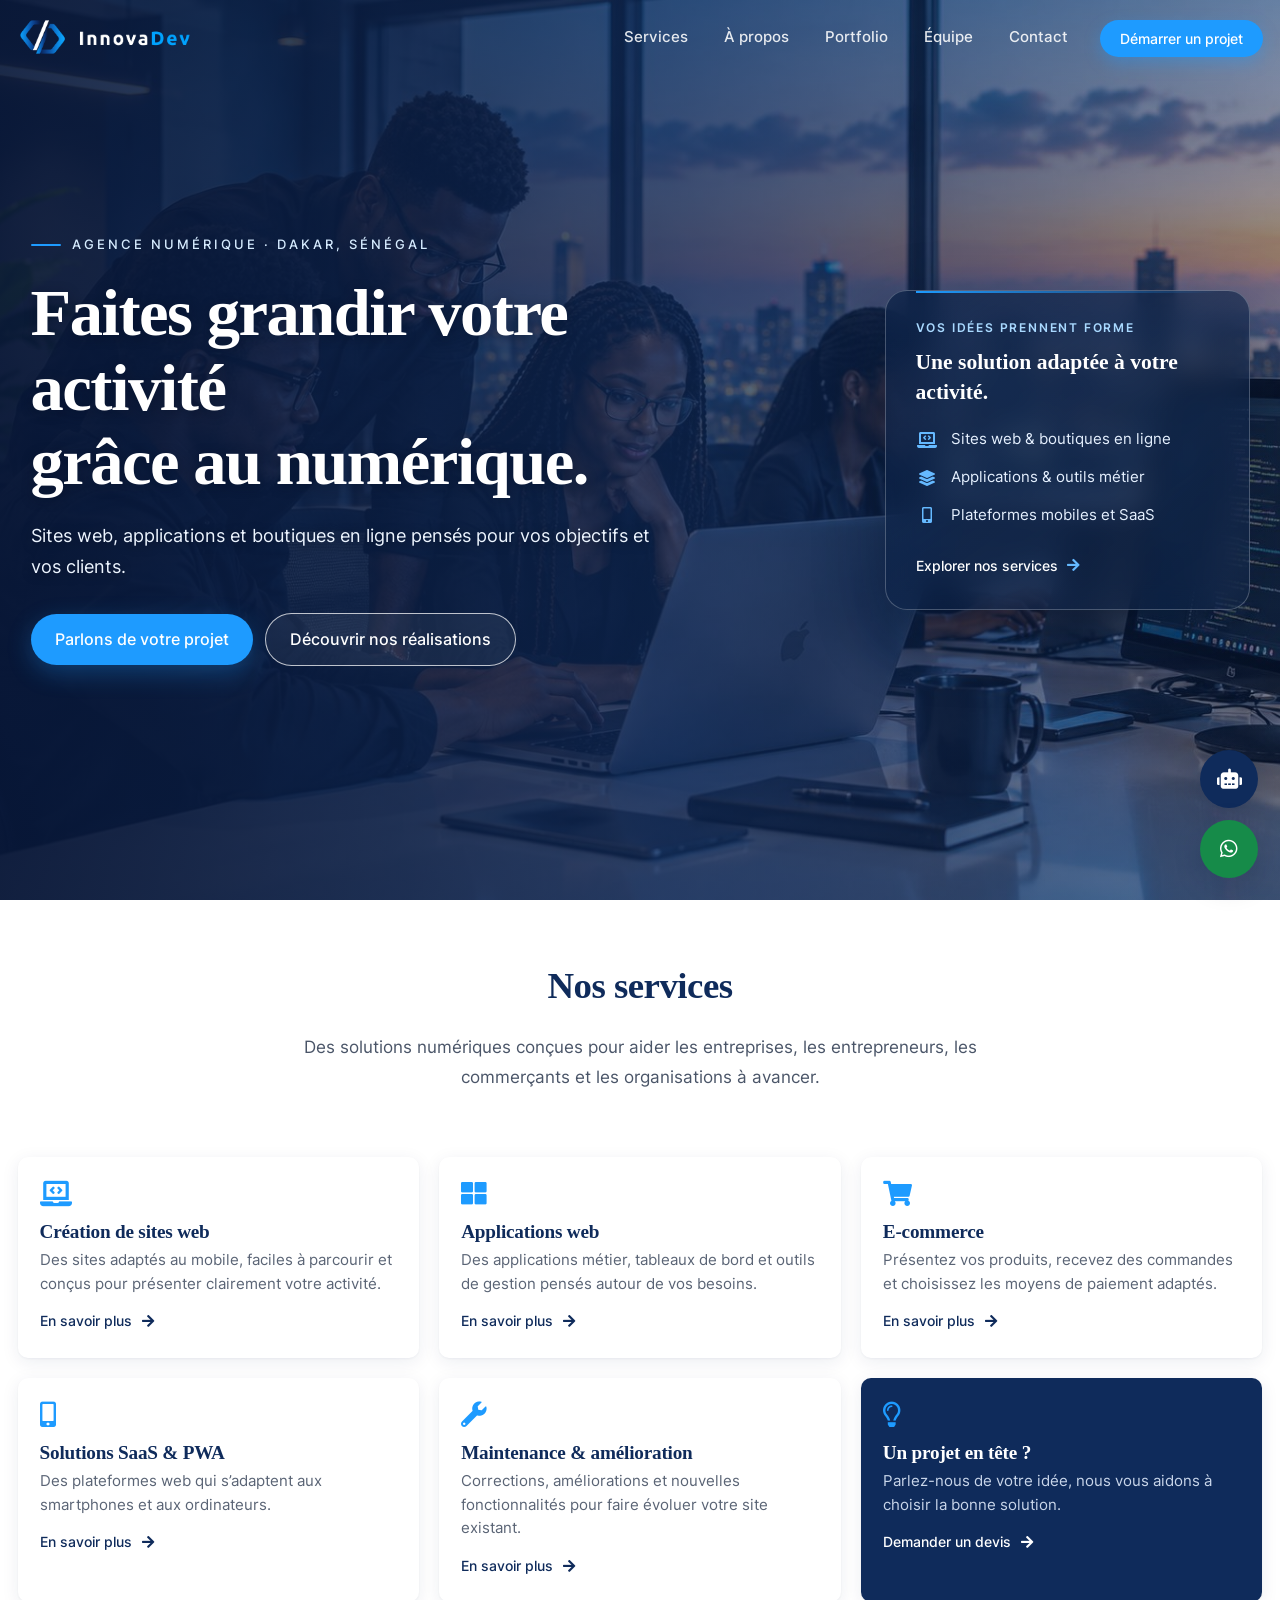
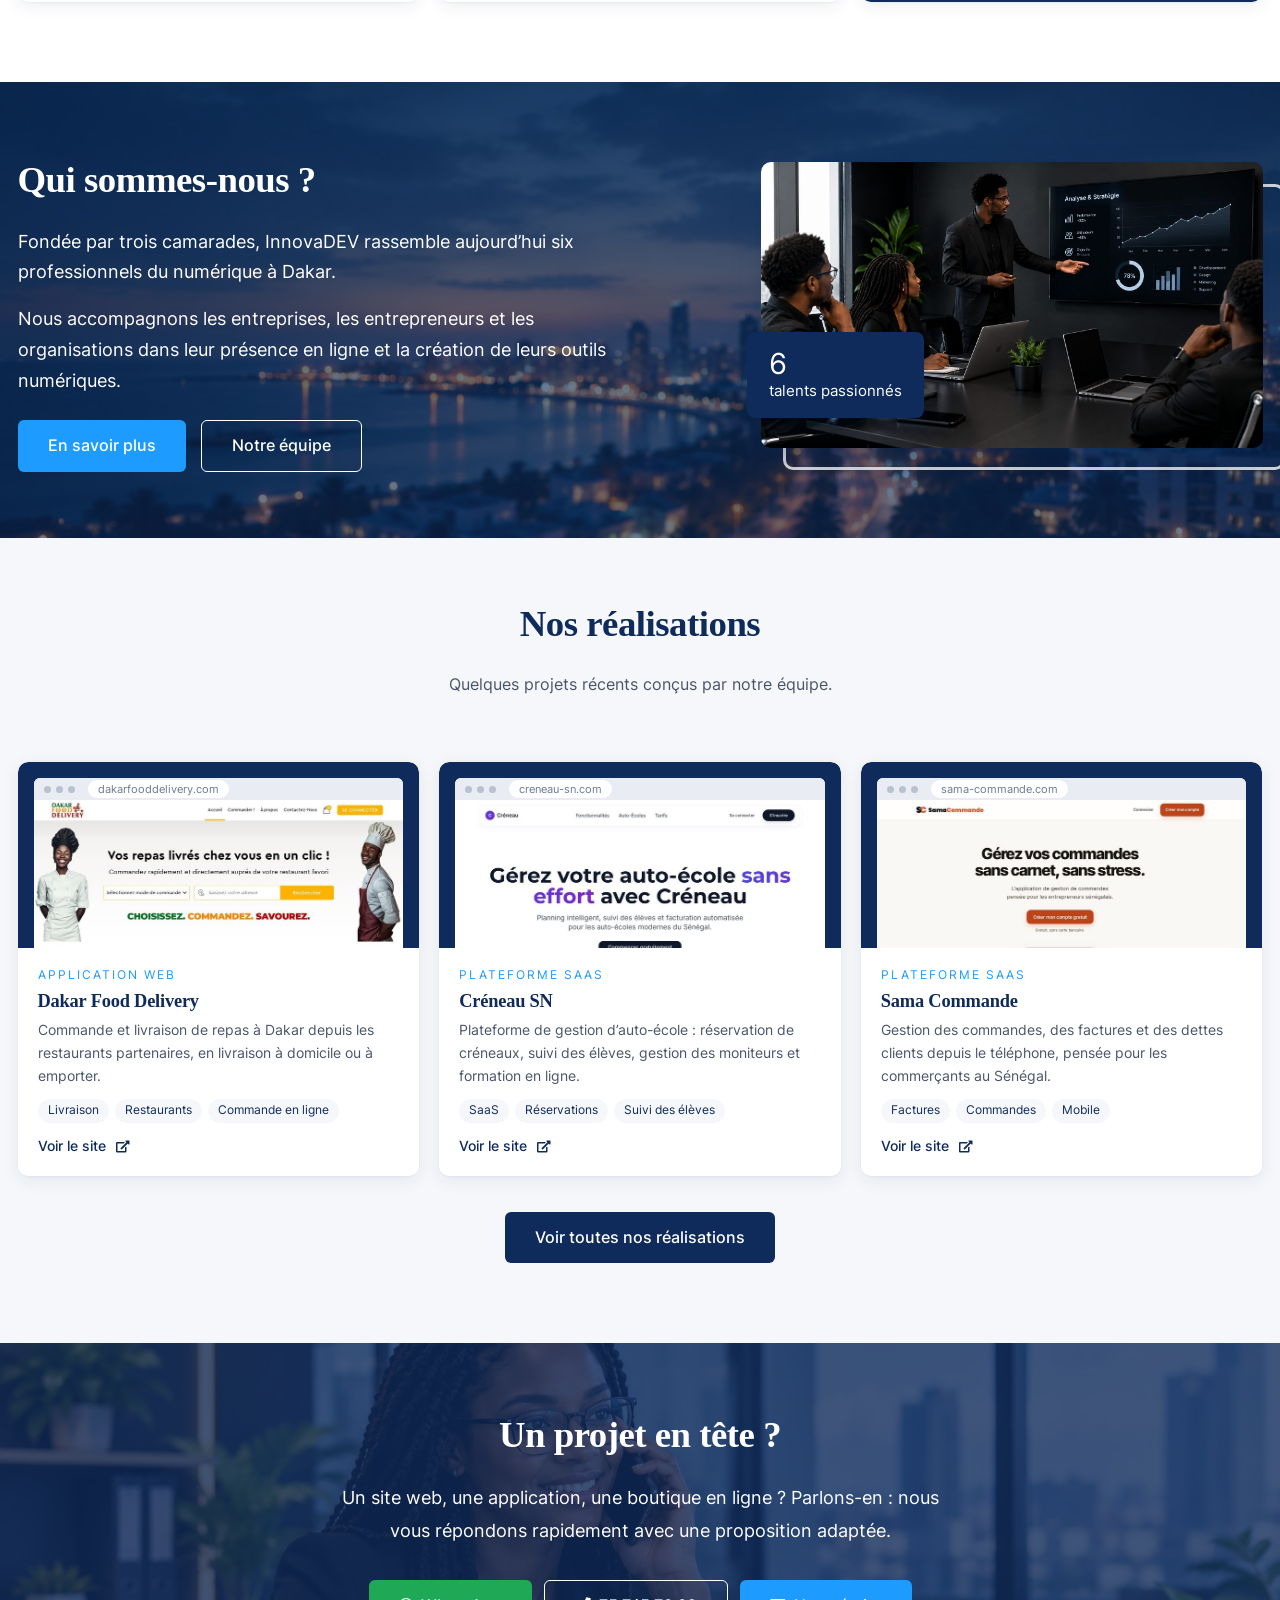
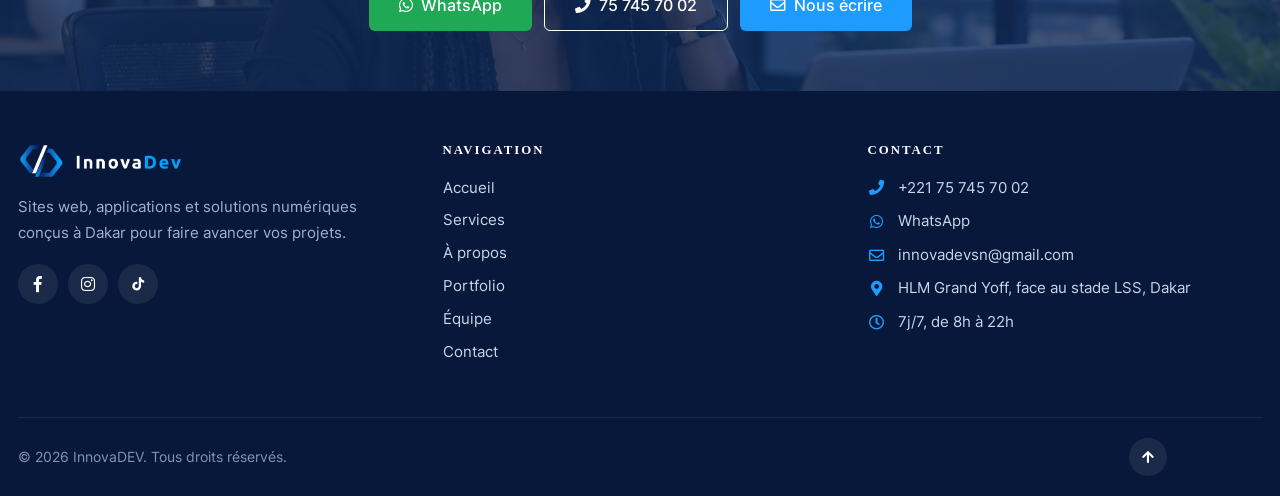
==== commit f86e3e01: "Ameliore le site et configure l'assistant IA" ====
--- a/index.html
+++ b/index.html
@@ -45,25 +45,28 @@
         </div>
       </nav>
 
-      <div class="text-center tm-hero-text-container">
+      <div class="tm-hero-text-container">
         <div class="tm-hero-text-container-inner">
-          <p class="tm-hero-kicker">Agence digitale · Dakar, Sénégal</p>
-          <h1 class="tm-hero-title">Innova<span>DEV</span></h1>
+          <p class="tm-hero-kicker">Agence numérique · Dakar, Sénégal</p>
+          <h1 class="tm-hero-title">Faites grandir votre activité<br>grâce au numérique.</h1>
           <p class="tm-hero-subtitle">
-            « Vos idées prennent vie avec le numérique. »
-            <br>Sites web, applications et solutions numériques sur mesure.
+            Sites web, applications et boutiques en ligne pensés pour vos objectifs et vos clients.
           </p>
           <div class="tm-hero-actions">
-            <a href="contact.html" class="tm-btn-primary">Démarrer un projet</a>
-            <a href="portfolio.html" class="tm-btn-ghost">Nos réalisations</a>
-          </div>
-        </div>
-      </div>
-
-      <div class="tm-next tm-intro-next">
-        <a href="#services" class="text-center tm-down-arrow-link" aria-label="Voir les services">
-          <i class="fas fa-2x fa-arrow-down tm-down-arrow"></i>
-        </a>
+            <a href="contact.html" class="tm-btn-primary">Parlons de votre projet</a>
+            <a href="portfolio.html" class="tm-btn-ghost">Découvrir nos réalisations</a>
+          </div>
+        </div>
+        <aside class="tm-hero-card" aria-label="Les solutions InnovaDEV">
+          <span class="tm-hero-card-kicker">Vos idées prennent forme</span>
+          <h2>Une solution adaptée à votre activité.</h2>
+          <ul>
+            <li><i class="fas fa-laptop-code" aria-hidden="true"></i><span>Sites web &amp; boutiques en ligne</span></li>
+            <li><i class="fas fa-layer-group" aria-hidden="true"></i><span>Applications &amp; outils métier</span></li>
+            <li><i class="fas fa-mobile-alt" aria-hidden="true"></i><span>Plateformes mobiles et SaaS</span></li>
+          </ul>
+          <a href="services.html">Explorer nos services <i class="fas fa-arrow-right" aria-hidden="true"></i></a>
+        </aside>
       </div>
     </section>
 
@@ -73,7 +76,7 @@
         <div class="row">
           <div class="col-12 text-center mb-5">
             <h2 class="tm-text-primary tm-section-title mb-4">Nos services</h2>
-            <p class="mx-auto tm-intro-text" style="max-width: 760px;">Des solutions numériques modernes, performantes et accessibles pour les entreprises, les entrepreneurs, les commerçants et les organisations.</p>
+            <p class="mx-auto tm-intro-text" style="max-width: 760px;">Des solutions numériques conçues pour aider les entreprises, les entrepreneurs, les commerçants et les organisations à avancer.</p>
           </div>
         </div>
         <div class="row justify-content-center">
@@ -81,7 +84,7 @@
             <a class="tm-svc-card" href="services.html">
               <i class="ic fas fa-laptop-code fa-2x"></i>
               <h3>Création de sites web</h3>
-              <p>Sites vitrines, institutionnels et multipages, responsive et optimisés pour Google.</p>
+              <p>Des sites adaptés au mobile, faciles à parcourir et conçus pour présenter clairement votre activité.</p>
               <span class="more">En savoir plus <i class="fas fa-arrow-right"></i></span>
             </a>
           </div>
@@ -89,7 +92,7 @@
             <a class="tm-svc-card" href="services.html">
               <i class="ic fas fa-th-large fa-2x"></i>
               <h3>Applications web</h3>
-              <p>Applications métier, tableaux de bord et outils de gestion sur mesure.</p>
+              <p>Des applications métier, tableaux de bord et outils de gestion pensés autour de vos besoins.</p>
               <span class="more">En savoir plus <i class="fas fa-arrow-right"></i></span>
             </a>
           </div>
@@ -97,7 +100,7 @@
             <a class="tm-svc-card" href="services.html">
               <i class="ic fas fa-shopping-cart fa-2x"></i>
               <h3>E-commerce</h3>
-              <p>Boutiques en ligne avec catalogue, gestion des commandes et paiement adapté.</p>
+              <p>Présentez vos produits, recevez des commandes et choisissez les moyens de paiement adaptés.</p>
               <span class="more">En savoir plus <i class="fas fa-arrow-right"></i></span>
             </a>
           </div>
@@ -105,7 +108,7 @@
             <a class="tm-svc-card" href="services.html">
               <i class="ic fas fa-mobile-alt fa-2x"></i>
               <h3>Solutions SaaS &amp; PWA</h3>
-              <p>Plateformes et applications web utilisables sur smartphone et ordinateur.</p>
+              <p>Des plateformes web qui s’adaptent aux smartphones et aux ordinateurs.</p>
               <span class="more">En savoir plus <i class="fas fa-arrow-right"></i></span>
             </a>
           </div>
@@ -113,7 +116,7 @@
             <a class="tm-svc-card" href="services.html">
               <i class="ic fas fa-wrench fa-2x"></i>
               <h3>Maintenance &amp; amélioration</h3>
-              <p>Correction de bugs, performances, nouvelles fonctionnalités pour votre site existant.</p>
+              <p>Corrections, améliorations et nouvelles fonctionnalités pour faire évoluer votre site existant.</p>
               <span class="more">En savoir plus <i class="fas fa-arrow-right"></i></span>
             </a>
           </div>
@@ -135,8 +138,8 @@
         <div class="row align-items-center">
           <div class="col-lg-6 mb-5 mb-lg-0">
             <h2 class="tm-section-title mb-4">Qui sommes-nous&nbsp;?</h2>
-            <p>Fondée par trois camarades, InnovaDEV réunit aujourd’hui six talents autour du développement et de l’innovation numérique, à Dakar.</p>
-            <p class="mb-4">Notre mission&nbsp;: accompagner les entreprises, les entrepreneurs et les organisations dans la création de leur présence en ligne et le développement de leurs outils numériques.</p>
+            <p>Fondée par trois camarades, InnovaDEV rassemble aujourd’hui six professionnels du numérique à Dakar.</p>
+            <p class="mb-4">Nous accompagnons les entreprises, les entrepreneurs et les organisations dans leur présence en ligne et la création de leurs outils numériques.</p>
             <a href="a-propos.html" class="tm-btn-primary" style="background: var(--accent);">En savoir plus</a>
             <a href="equipe.html" class="tm-btn-ghost">Notre équipe</a>
           </div>
@@ -239,14 +242,14 @@
         <div class="row">
           <div class="col-lg-4 col-md-6 mb-4">
             <a href="index.html"><img src="img/logo-innovadev-blanc.png" alt="InnovaDEV" class="tm-footer-logo"></a>
-            <p class="tm-footer-text">Agence de développement web à Dakar. Vos idées prennent vie avec le numérique.</p>
+            <p class="tm-footer-text">Sites web, applications et solutions numériques conçus à Dakar pour faire avancer vos projets.</p>
             <div class="tm-social-links">
               <a href="https://www.facebook.com/share/1DT9iAg8kE/" target="_blank" rel="noopener" data-social="facebook" aria-label="Facebook d’InnovaDEV"><i class="fab fa-facebook-f"></i></a>
               <a href="https://www.instagram.com/innovadev_sn" target="_blank" rel="noopener" data-social="instagram" aria-label="Instagram d’InnovaDEV (@innovadev_sn)"><i class="fab fa-instagram"></i></a>
               <a href="https://www.tiktok.com/@innovadev_sn" target="_blank" rel="noopener" data-social="tiktok" aria-label="TikTok d’InnovaDEV (@innovadev_sn)"><svg viewBox="0 0 24 24" width="16" height="16" aria-hidden="true" fill="currentColor"><path d="M16.6 2h-3.4v13.1a3.1 3.1 0 1 1-3.1-3.1c.3 0 .6 0 .9.1V8.6a6.6 6.6 0 1 0 5.6 6.5V8.5a8 8 0 0 0 4.7 1.5V6.6a4.7 4.7 0 0 1-4.7-4.6z"/></svg></a>
             </div>
           </div>
-          <div class="col-lg-3 col-md-6 mb-4 offset-lg-1">
+          <div class="col-lg-4 col-md-6 mb-4">
             <h4 class="tm-footer-title">Navigation</h4>
             <ul class="tm-footer-links">
               <li><a href="index.html">Accueil</a></li>
@@ -263,7 +266,7 @@
               <li><a href="tel:+221757457002"><i class="fas fa-phone"></i>+221 75 745 70 02</a></li>
               <li><a href="https://wa.me/221757457002" target="_blank" rel="noopener"><i class="fab fa-whatsapp"></i>WhatsApp</a></li>
               <li><a href="mailto:innovadevsn@gmail.com"><i class="far fa-envelope"></i>innovadevsn@gmail.com</a></li>
-              <li><a href="https://www.google.com/maps/search/?api=1&query=HLM+Grand+Yoff%2C+Dakar%2C+S%C3%A9n%C3%A9gal" target="_blank" rel="noopener"><i class="fas fa-map-marker-alt"></i>HLM Grand Yoff, face stade LSS, Dakar</a></li>
+              <li><a href="https://www.google.com/maps/search/?api=1&query=HLM+Grand+Yoff%2C+Dakar%2C+S%C3%A9n%C3%A9gal" target="_blank" rel="noopener"><i class="fas fa-map-marker-alt"></i>HLM Grand Yoff, face au stade LSS, Dakar</a></li>
               <li><span class="tm-footer-hours"><i class="far fa-clock"></i>7j/7, de 8h à 22h</span></li>
             </ul>
           </div>
@@ -279,5 +282,6 @@
     <script src="js/easing.min.js"></script>
     <script src="js/bootstrap.min.js"></script>
     <script src="js/pages.js"></script>
+    <script src="js/contact-widgets.js"></script>
   </body>
 </html>
--- a/css/innovadev.css
+++ b/css/innovadev.css
@@ -1697,3 +1697,147 @@
 body.is-leaving { opacity: 1 !important; }
 body { animation: none; }
 main, section, footer { animation: tmPageIn 0.5s ease; }
+
+/* Héros d’accueil : contenu à gauche sur la photo existante */
+#accueil::before {
+  background:
+    linear-gradient(90deg, rgba(8, 24, 58, 0.9) 0%, rgba(15, 43, 91, 0.68) 52%, rgba(15, 43, 91, 0.28) 100%),
+    linear-gradient(180deg, rgba(8, 24, 58, 0.2), rgba(8, 24, 58, 0.3));
+}
+#accueil .tm-hero-text-container {
+  box-sizing: border-box; display: grid; grid-template-columns: minmax(0, 1.15fr) minmax(280px, 0.72fr);
+  gap: clamp(32px, 6vw, 90px); align-content: center; align-items: center;
+  width: min(100%, 1275px); margin: 0 auto; padding: 0 28px; text-align: left;
+}
+#accueil .tm-hero-text-container-inner { width: min(100%, 760px); margin-top: 0; }
+#accueil .tm-hero-kicker { display: flex; align-items: center; gap: 11px; margin-bottom: 20px; color: #D6ECFF; }
+#accueil .tm-hero-kicker::before { content: ""; width: 30px; height: 2px; border-radius: 2px; background: var(--accent); }
+#accueil .tm-hero-title { max-width: 760px; margin-bottom: 20px; font-size: clamp(2.8rem, 5.2vw, 4.35rem); line-height: 1.12; letter-spacing: -1.5px; }
+#accueil .tm-hero-subtitle { max-width: 620px; margin: 0 0 30px; font-size: 1.12rem; line-height: 1.75; color: #EDF5FF; }
+#accueil .tm-hero-actions { display: flex; flex-wrap: wrap; align-items: center; gap: 12px; }
+#accueil .tm-hero-actions .tm-btn-primary,
+#accueil .tm-hero-actions .tm-btn-ghost { margin: 0; border-radius: 999px; padding: 14px 24px; }
+#accueil .tm-hero-actions .tm-btn-primary { background: var(--accent); box-shadow: 0 8px 24px rgba(30,155,255,0.28); }
+#accueil .tm-hero-actions .tm-btn-ghost { border-color: rgba(255,255,255,0.72); background: rgba(255,255,255,0.06); }
+#accueil .tm-hero-actions .tm-btn-ghost:hover { background: white; border-color: white; }
+.tm-hero-card {
+  position: relative; justify-self: end; width: min(100%, 365px); padding: 30px;
+  border: 1px solid rgba(255,255,255,0.24); border-radius: 22px;
+  color: white; background: linear-gradient(145deg, rgba(12,34,71,0.76), rgba(12,34,71,0.46));
+  box-shadow: 0 24px 70px rgba(3,13,32,0.28); backdrop-filter: blur(14px); -webkit-backdrop-filter: blur(14px);
+}
+.tm-hero-card::before { content: ""; position: absolute; left: 30px; right: 30px; top: 0; height: 2px; background: linear-gradient(90deg, var(--accent), rgba(30,155,255,0)); }
+.tm-hero-card-kicker { display: block; margin-bottom: 12px; color: #A9D9FF; font: 600 0.72rem "Poppins", sans-serif; letter-spacing: 1.8px; text-transform: uppercase; }
+.tm-hero-card h2 { margin: 0 0 22px; color: white; font: 600 1.35rem/1.4 "Poppins", sans-serif; }
+.tm-hero-card ul { list-style: none; margin: 0; padding: 0; }
+.tm-hero-card li { display: flex; align-items: center; gap: 13px; margin: 0 0 16px; color: #E6F1FF; font-size: 0.93rem; line-height: 1.45; }
+.tm-hero-card li:last-child { margin-bottom: 23px; }
+.tm-hero-card li i { width: 22px; flex: 0 0 22px; color: #65B9FF; text-align: center; font-size: 1rem; }
+.tm-hero-card > a { display: inline-flex; align-items: center; gap: 9px; color: white; font: 500 0.9rem "Poppins", sans-serif; }
+.tm-hero-card > a i { color: #65B9FF; transition: transform 0.2s ease; }
+.tm-hero-card > a:hover { color: #BFE2FF; }
+.tm-hero-card > a:hover i { transform: translateX(4px); }
+.tm-section-eyebrow { margin: 0 0 12px; color: var(--accent); font: 600 0.75rem "Poppins", sans-serif; letter-spacing: 2px; text-transform: uppercase; }
+.tm-audience-intro { margin-bottom: 30px; }
+.tm-audience-intro .tm-section-title { max-width: 600px; margin-bottom: 0; font-size: clamp(1.8rem, 3vw, 2.35rem); }
+.tm-audience-intro .tm-section-desc { margin: 0 0 4px; }
+#publics .tm-target { min-height: 76px; height: calc(100% - 18px); margin-bottom: 18px; }
+#publics .tm-target:hover { border-color: transparent; }
+@media (max-width: 767px) {
+  #accueil .tm-hero-text-container { display: grid; grid-template-columns: 1fr; gap: 0; padding: 0 22px; }
+  #accueil .tm-hero-text-container-inner { margin-top: 24px; }
+  #accueil .tm-hero-title { font-size: clamp(2.35rem, 10vw, 3.1rem); letter-spacing: -0.8px; }
+  #accueil .tm-hero-subtitle { font-size: 1rem; }
+  #accueil .tm-hero-actions { align-items: stretch; flex-direction: column; max-width: 330px; }
+  #accueil .tm-hero-actions a { text-align: center; }
+  .tm-hero-card { display: none; }
+  .tm-audience-intro { margin-bottom: 24px; }
+  .tm-audience-intro .tm-section-desc { margin-top: 15px; }
+}
+
+/* Pied de page : colonnes équilibrées et dégagées des boutons fixes */
+.tm-site-footer { padding-top: 52px; }
+.tm-site-footer .row { align-items: flex-start; }
+.tm-footer-text { max-width: 350px; }
+.tm-footer-bottom { justify-content: space-between; padding-right: 96px; }
+.tm-back-top { flex: 0 0 38px; }
+@media (max-width: 767px) {
+  .tm-site-footer { padding-top: 42px; }
+  .tm-footer-bottom { padding-right: 78px; }
+}
+
+/* Contact rapide et assistant InnovaDEV */
+.id-contact-widgets { position: relative; z-index: 1200; }
+.id-floating-actions {
+  position: fixed; right: 22px; bottom: 22px; z-index: 1200;
+  display: flex; flex-direction: column; align-items: flex-end; gap: 12px;
+}
+.id-assistant-toggle, .id-whatsapp-float {
+  width: 58px; height: 58px; flex: 0 0 58px; border: 0; border-radius: 50%; padding: 0;
+  display: inline-flex; align-items: center; justify-content: center;
+  color: #fff; font-size: 1.3rem;
+  box-shadow: 0 8px 28px rgba(8, 24, 58, 0.2); transition: transform 0.2s ease, box-shadow 0.2s ease;
+}
+.id-assistant-toggle { background: var(--bleu); cursor: pointer; }
+.id-whatsapp-float { background: #168B49; }
+.id-assistant-toggle i, .id-whatsapp-float i { font-size: 1.25rem; }
+.id-assistant-toggle:hover, .id-whatsapp-float:hover { color: white; transform: translateY(-3px); box-shadow: 0 12px 30px rgba(8, 24, 58, 0.26); }
+.id-assistant-toggle:focus-visible, .id-whatsapp-float:focus-visible, .id-chat-panel button:focus-visible,
+.id-chat-panel a:focus-visible, .id-chat-panel input:focus-visible { outline: 3px solid #9DD4FF; outline-offset: 3px; }
+.id-chat-panel {
+  position: fixed; right: 22px; bottom: 90px; z-index: 1201; width: min(390px, calc(100vw - 28px));
+  display: flex; flex-direction: column; height: min(590px, calc(100dvh - 120px));
+  min-height: 0; max-height: min(590px, calc(100dvh - 120px));
+  background: #fff; border: 1px solid #E4EAF2; border-radius: 18px; overflow: hidden;
+  box-shadow: 0 20px 60px rgba(8, 24, 58, 0.24); opacity: 0; visibility: hidden;
+  transform: translateY(12px) scale(0.98); transform-origin: bottom right;
+  transition: opacity 0.2s ease, visibility 0.2s ease, transform 0.2s ease;
+}
+.id-chat-panel.is-open { opacity: 1; visibility: visible; transform: translateY(0) scale(1); }
+.id-chat-header { display: flex; align-items: center; gap: 12px; padding: 17px 18px; background: var(--bleu); color: white; }
+.id-chat-avatar { width: 42px; height: 42px; flex: 0 0 42px; border-radius: 50%; display: grid; place-items: center; background: rgba(255,255,255,0.14); color: #BFE2FF; font-size: 1.1rem; }
+.id-chat-heading { min-width: 0; flex: 1; }
+.id-chat-heading h2 { margin: 0 0 3px; color: white; font: 600 1rem "Poppins", sans-serif; }
+.id-chat-heading p { margin: 0; color: #D6E6FA; font-size: 0.78rem; line-height: 1.35; }
+.id-chat-status { display: inline-block; width: 7px; height: 7px; margin-right: 6px; border-radius: 50%; background: #63D79A; }
+.id-chat-close { width: 36px; height: 36px; flex: 0 0 36px; border: 0; border-radius: 50%; background: transparent; color: #fff; font-size: 1rem; cursor: pointer; }
+.id-chat-close:hover { background: rgba(255,255,255,0.14); }
+.id-chat-messages { flex: 1 1 auto; min-height: 0; padding: 18px; overflow-y: auto; overscroll-behavior: contain; background: #F7F9FC; }
+.id-chat-message { width: fit-content; max-width: 88%; padding: 11px 13px; margin: 0 0 12px; border-radius: 14px 14px 14px 4px; background: white; color: var(--texte); font-size: 0.9rem; line-height: 1.55; box-shadow: 0 2px 8px rgba(15,43,91,0.06); white-space: pre-wrap; overflow-wrap: anywhere; }
+.id-chat-message-user { margin-left: auto; border-radius: 14px 14px 4px 14px; background: #E6F3FF; }
+.id-chat-pending { color: var(--texte-doux); font-style: italic; }
+.id-chat-error { color: #5A6475; }
+.id-chat-suggestions { display: flex; flex-wrap: wrap; gap: 8px; padding: 11px 16px 4px; background: #fff; }
+.id-chat-suggestions[hidden] { display: none; }
+.id-chat-suggestions button { border: 1px solid #D6E3F0; border-radius: 999px; padding: 7px 11px; background: #fff; color: var(--bleu); font: 500 0.78rem "Inter", sans-serif; cursor: pointer; }
+.id-chat-suggestions button:hover { background: #EDF6FF; border-color: #A9D5FA; }
+.id-chat-form { display: flex; gap: 9px; padding: 12px 16px 8px; background: #fff; }
+.id-chat-form input { min-width: 0; flex: 1; height: 46px; padding: 0 14px; border: 1px solid #D9E1EB; border-radius: 12px; color: var(--texte); font: 400 0.9rem "Inter", sans-serif; }
+.id-chat-form input:focus { border-color: var(--accent); outline: 0; }
+.id-chat-form button { width: 46px; height: 46px; flex: 0 0 46px; border: 0; border-radius: 12px; background: var(--bleu); color: #fff; cursor: pointer; }
+.id-chat-form button:disabled { opacity: 0.65; cursor: wait; }
+.id-chat-note { margin: 0; padding: 0 16px 12px; background: #fff; color: #78869A; text-align: center; font-size: 0.72rem; line-height: 1.4; }
+.id-chat-whatsapp { display: flex; align-items: center; justify-content: center; gap: 8px; padding: 12px; background: #F1F8F4; color: #176B3E; font: 500 0.84rem "Poppins", sans-serif; }
+.id-chat-whatsapp:hover { color: #0E522E; background: #E6F4EB; }
+@media (max-width: 575px) {
+  .id-floating-actions { right: 14px; bottom: calc(14px + env(safe-area-inset-bottom)); gap: 10px; }
+  .id-assistant-toggle, .id-whatsapp-float { width: 52px; height: 52px; flex-basis: 52px; font-size: 1.2rem; }
+  .id-chat-panel {
+    inset: 0; width: 100%; height: 100vh; height: 100dvh; max-height: none;
+    border: 0; border-radius: 0; transform-origin: center bottom;
+  }
+  .id-chat-header { padding-top: calc(17px + env(safe-area-inset-top)); }
+  .id-chat-whatsapp { padding-bottom: calc(12px + env(safe-area-inset-bottom)); }
+}
+@media (prefers-reduced-motion: reduce) {
+  .id-assistant-toggle, .id-whatsapp-float, .id-chat-panel { transition: none; }
+}
+
+/* Times New Roman pour les titres, sans-serif pour la lecture et les commandes */
+body { font-family: "Inter", system-ui, -apple-system, "Segoe UI", sans-serif !important; }
+body h1, body h2, body h3, body h4, body h5, body h6 {
+  font-family: "Times New Roman", Times, serif !important;
+}
+body :not(h1):not(h2):not(h3):not(h4):not(h5):not(h6):not(i):not(svg) {
+  font-family: "Inter", system-ui, -apple-system, "Segoe UI", sans-serif !important;
+}
